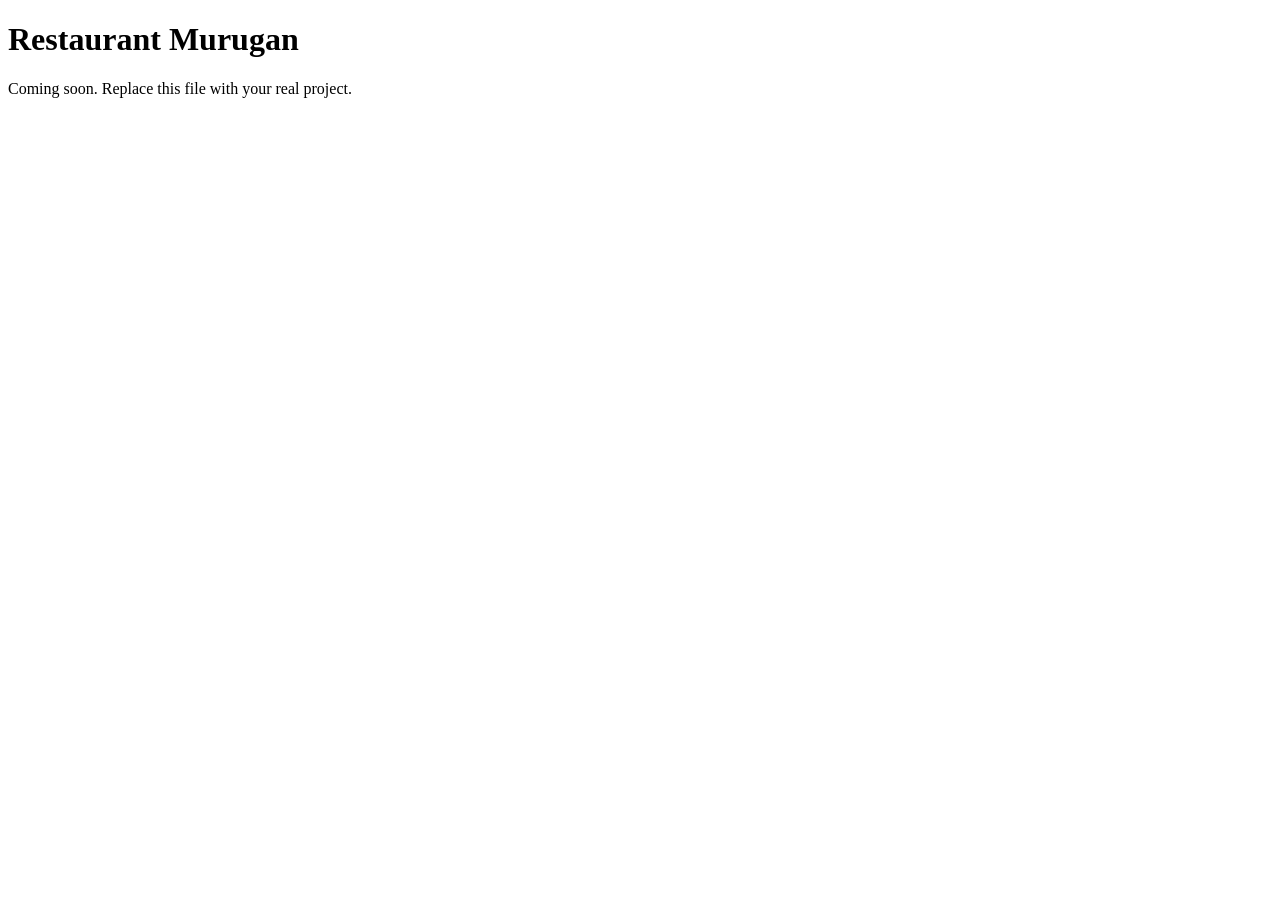
==== restaurant-murugan/index.html @ 7bf60da6 "Initial portfolio demos structure" ====
﻿<!DOCTYPE html>
<html lang="en">
<head>
  <meta charset="UTF-8" />
  <meta name="viewport" content="width=device-width, initial-scale=1.0" />
  <title>Restaurant Murugan</title>
</head>
<body>
  <h1>Restaurant Murugan</h1>
  <p>Coming soon. Replace this file with your real project.</p>
</body>
</html>
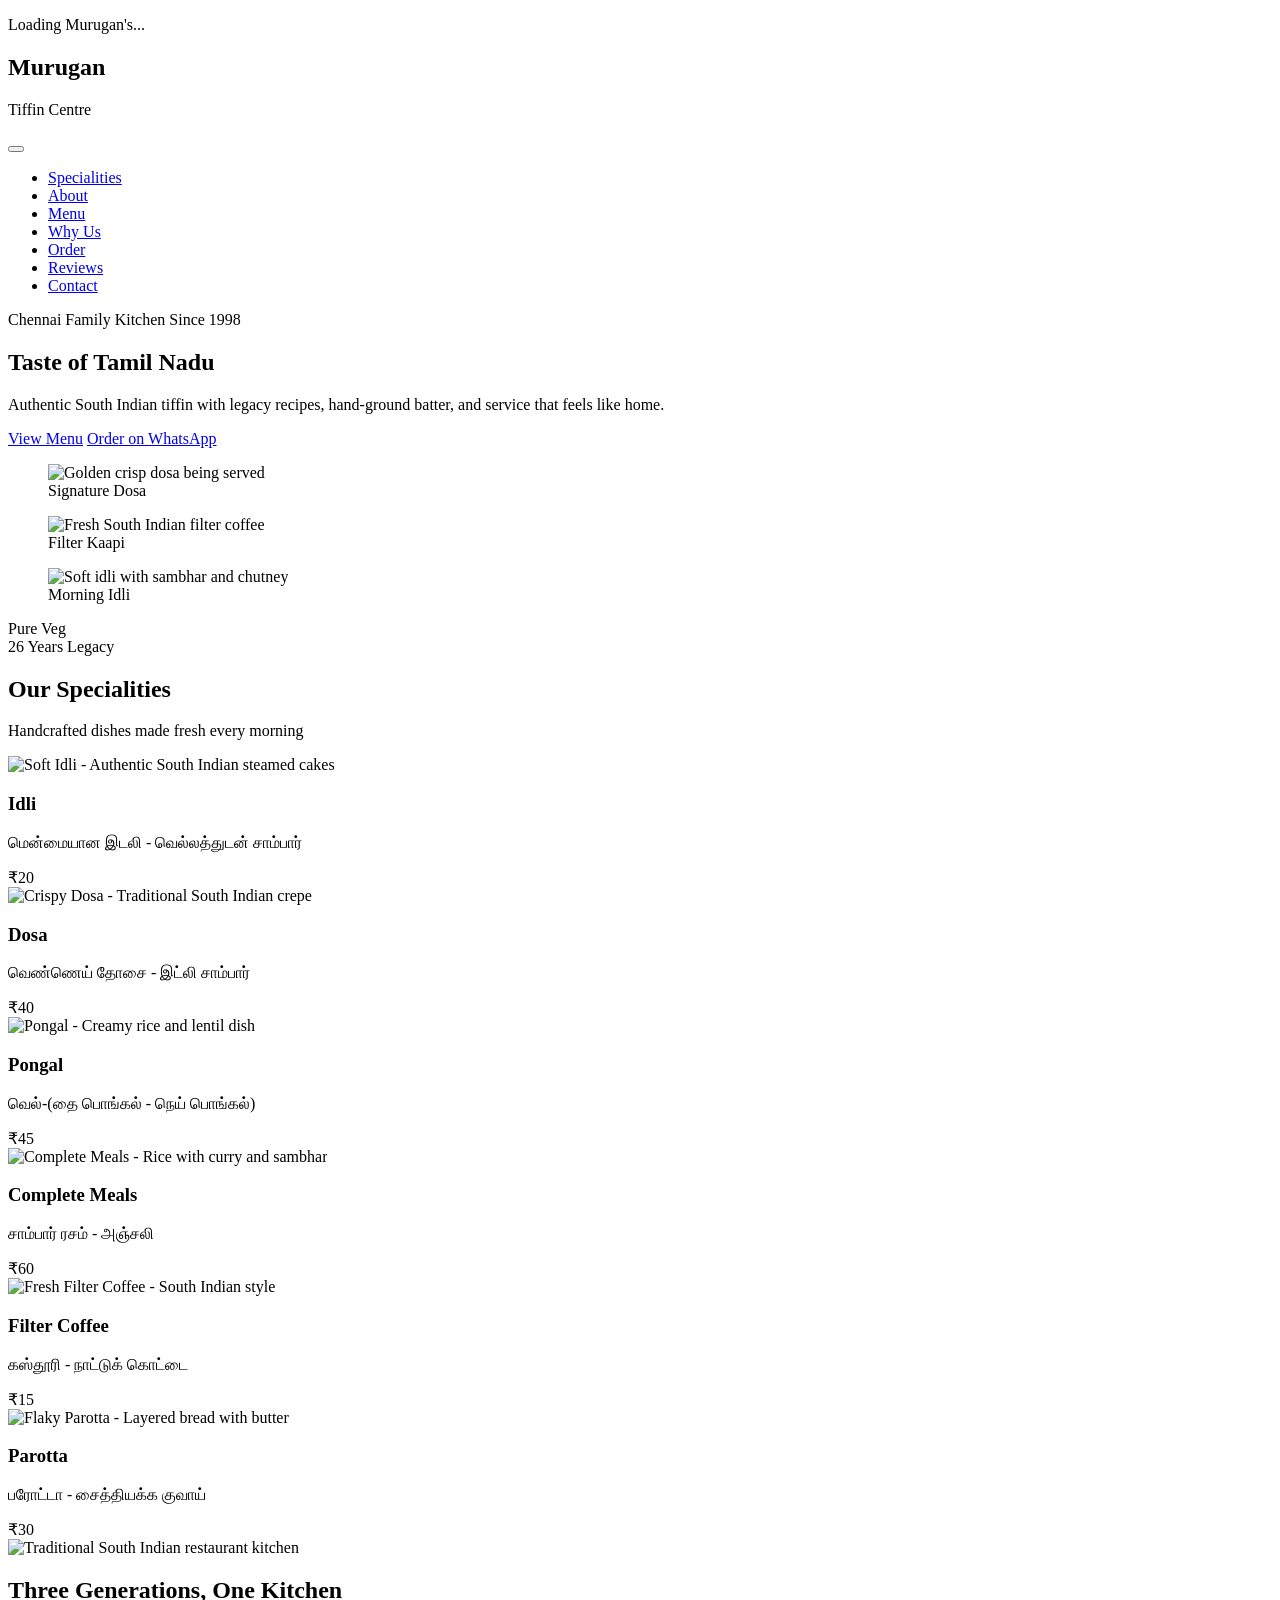
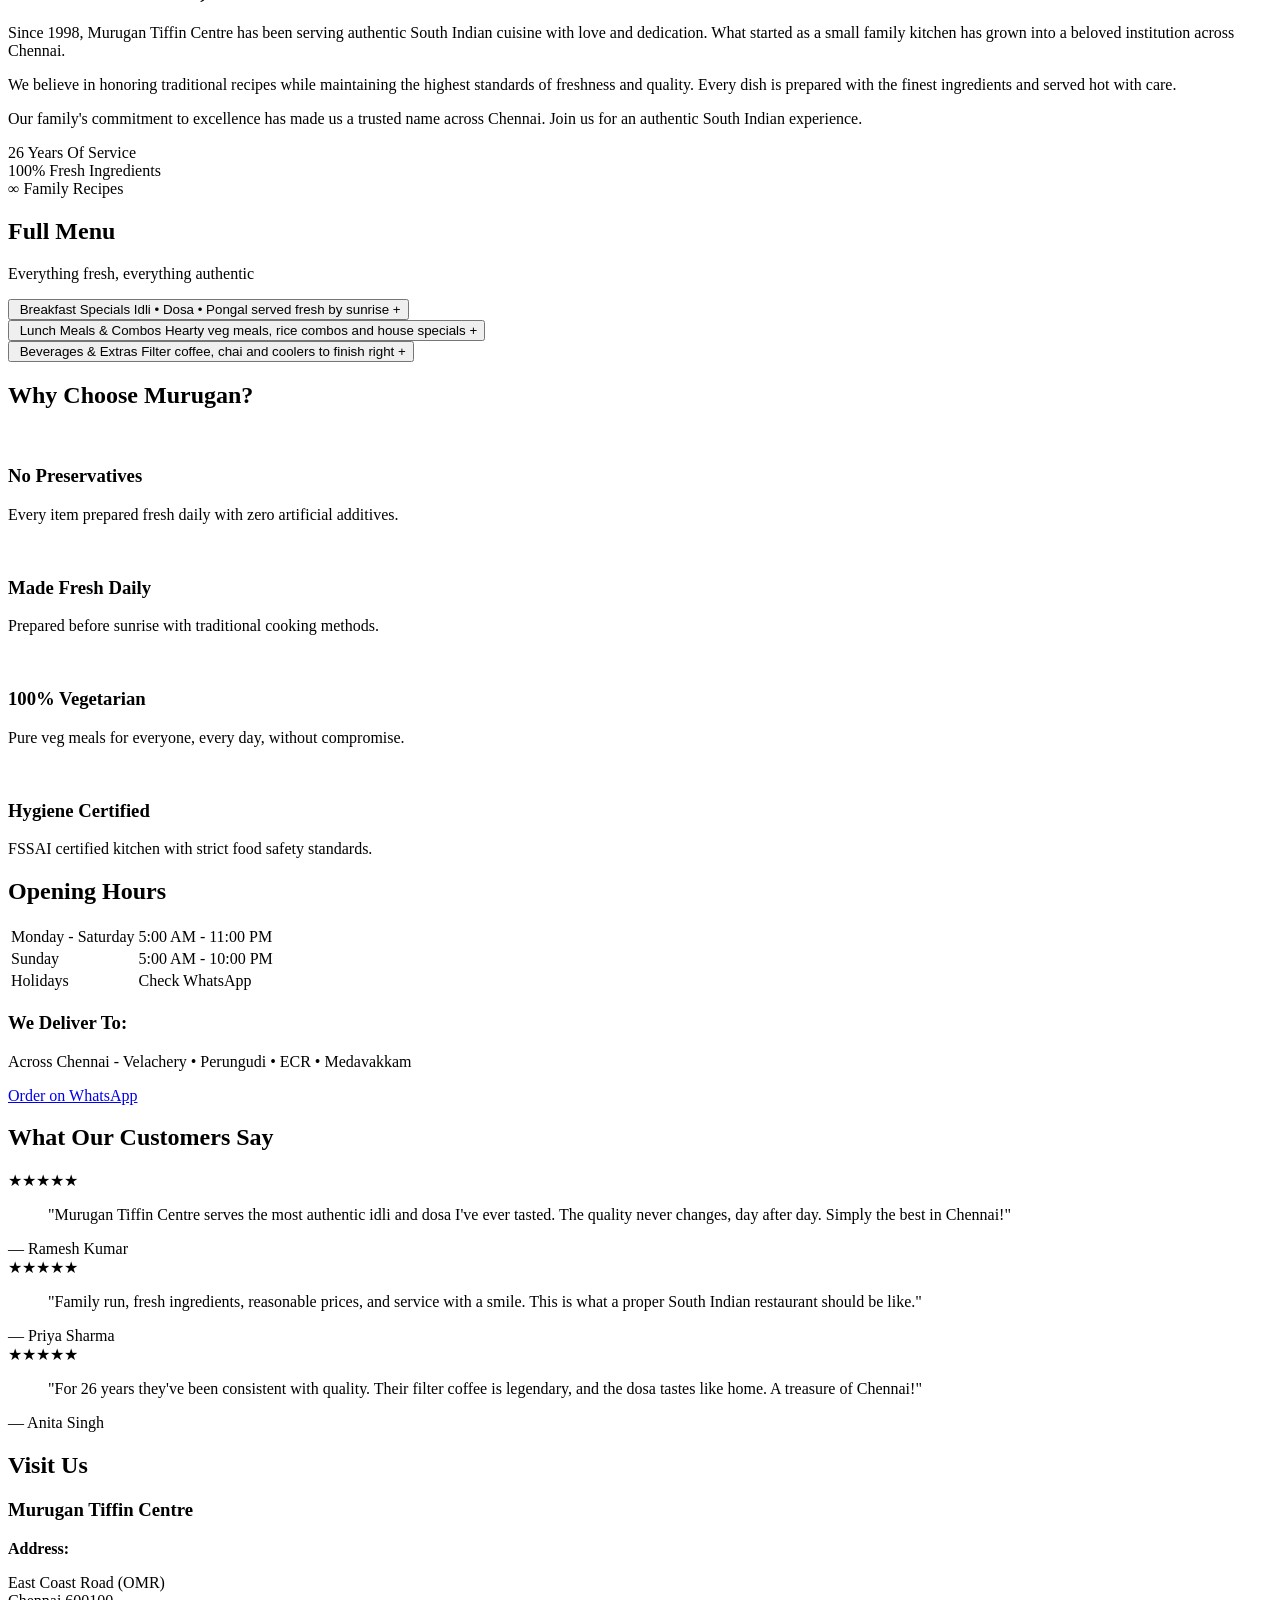
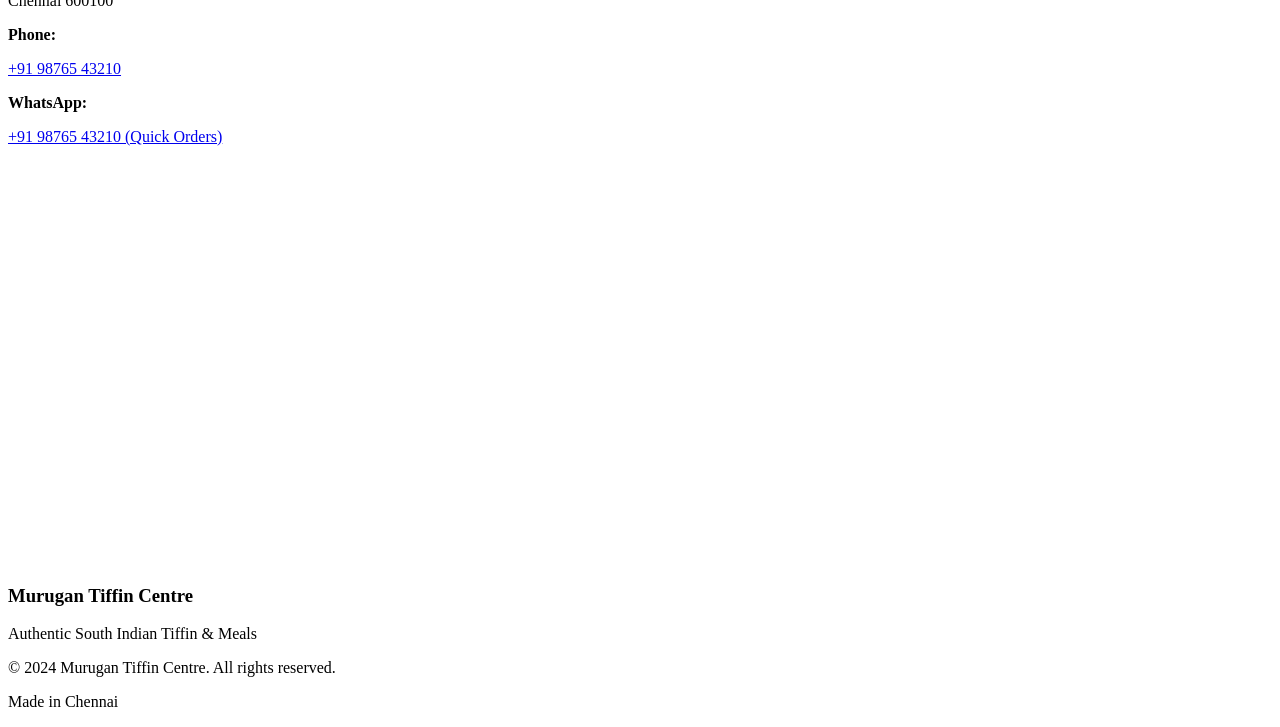
==== commit 4af9ed70: "Update index.html with new content and metadata" ====
--- a/restaurant-murugan/index.html
+++ b/restaurant-murugan/index.html
@@ -1,12 +1,474 @@
-﻿<!DOCTYPE html>
+<!DOCTYPE html>
 <html lang="en">
 <head>
-  <meta charset="UTF-8" />
-  <meta name="viewport" content="width=device-width, initial-scale=1.0" />
-  <title>Restaurant Murugan</title>
+    <meta charset="UTF-8">
+    <meta name="viewport" content="width=device-width, initial-scale=1.0">
+    <title>Murugan Tiffin Centre - Authentic South Indian Cuisine</title>
+    <meta name="description" content="Authentic South Indian Tiffin & Meals since 1998. Located in Pallikaranai, Chennai.">
+    
+    <!-- Google Fonts -->
+    <link rel="preconnect" href="https://fonts.googleapis.com">
+    <link rel="preconnect" href="https://fonts.gstatic.com" crossorigin>
+    <link href="https://fonts.googleapis.com/css2?family=Cormorant+Garamond:ital,wght@0,500;0,600;0,700;1,500;1,600&family=Literata:opsz,wght@7..72,400;7..72,500;7..72,600;7..72,700&family=Plus+Jakarta+Sans:wght@400;500;600;700&display=swap" rel="stylesheet">
+    
+    <!-- CSS -->
+    <link rel="stylesheet" href="styles.css">
 </head>
 <body>
-  <h1>Restaurant Murugan</h1>
-  <p>Coming soon. Replace this file with your real project.</p>
+    <!-- Page Load Animation -->
+    <div class="page-loader" id="pageLoader">
+        <div class="loader-content">
+            <div class="loader-spinner">
+                <div class="spinner-ring"></div>
+                <div class="spinner-ring"></div>
+            </div>
+            <p class="loader-text">Loading Murugan's...</p>
+        </div>
+    </div>
+
+    <!-- Navigation -->
+    <nav class="navbar" role="navigation" aria-label="Main navigation">
+        <div class="navbar-container">
+            <div class="logo">
+                <h1>Murugan</h1>
+                <p class="tagline">Tiffin Centre</p>
+            </div>
+            <button class="menu-toggle" id="menuToggle" aria-label="Toggle navigation menu">
+                <span></span>
+                <span></span>
+                <span></span>
+            </button>
+            <ul class="nav-links" id="navLinks">
+                <li><a href="#specialities" data-scroll>Specialities</a></li>
+                <li><a href="#about" data-scroll>About</a></li>
+                <li><a href="#menu" data-scroll>Menu</a></li>
+                <li><a href="#why-us" data-scroll>Why Us</a></li>
+                <li><a href="#timings" data-scroll>Order</a></li>
+                <li><a href="#testimonials" data-scroll>Reviews</a></li>
+                <li><a href="#location" data-scroll>Contact</a></li>
+            </ul>
+        </div>
+    </nav>
+
+    <!-- Hero Section -->
+    <header class="hero" role="region" aria-label="Hero Section">
+        <div class="hero-bg"></div>
+        <div class="hero-texture"></div>
+        <div class="hero-content">
+            <div class="hero-copy">
+                <p class="hero-kicker">Chennai Family Kitchen Since 1998</p>
+                <h2 class="hero-title">Taste of Tamil Nadu</h2>
+                <p class="hero-subtitle">Authentic South Indian tiffin with legacy recipes, hand-ground batter, and service that feels like home.</p>
+                <div class="hero-buttons">
+                    <a href="#menu" class="btn btn-primary" data-scroll>View Menu</a>
+                    <a href="https://wa.me/919876543210" target="_blank" rel="noopener noreferrer" class="btn btn-secondary">Order on WhatsApp</a>
+                </div>
+            </div>
+            <div class="hero-showcase" aria-label="Signature dishes">
+                <figure class="hero-card hero-card-main" data-depth="0.08">
+                    <img src="https://www.awesomecuisine.com/wp-content/uploads/2009/06/Plain-Dosa.jpg" alt="Golden crisp dosa being served" loading="lazy">
+                    <figcaption>Signature Dosa</figcaption>
+                </figure>
+                <figure class="hero-card hero-card-top" data-depth="0.12">
+                    <img src="https://curlytales.com/wp-content/uploads/2025/10/filter-coffee-bengaluru-1.jpg" alt="Fresh South Indian filter coffee" loading="lazy">
+                    <figcaption>Filter Kaapi</figcaption>
+                </figure>
+                <figure class="hero-card hero-card-bottom" data-depth="0.15">
+                    <img src="https://encrypted-tbn0.gstatic.com/images?q=tbn:ANd9GcTNW9LUIQCCAAT1ei-gg0zZzOSuJBKERy8F5V-8cd8NOxtfsv_ZisyYUn7JPXywSrM8BpyNgmpvXnojmC8yJn9-vqbhGwbiaQrKtjBTkuvwWw&s=10" alt="Soft idli with sambhar and chutney" loading="lazy">
+                    <figcaption>Morning Idli</figcaption>
+                </figure>
+                <div class="hero-badge hero-badge-left">Pure Veg</div>
+                <div class="hero-badge hero-badge-right">26 Years Legacy</div>
+            </div>
+        </div>
+    </header>
+
+    <!-- Specialities Section -->
+    <section id="specialities" class="specialities" role="region" aria-label="Specialities">
+        <h2 class="section-title">Our Specialities</h2>
+        <p class="section-subtitle">Handcrafted dishes made fresh every morning</p>
+        
+        <div class="dishes-grid">
+            <article class="dish-card">
+                <div class="dish-image">
+                    <img src="https://encrypted-tbn0.gstatic.com/images?q=tbn:ANd9GcTNW9LUIQCCAAT1ei-gg0zZzOSuJBKERy8F5V-8cd8NOxtfsv_ZisyYUn7JPXywSrM8BpyNgmpvXnojmC8yJn9-vqbhGwbiaQrKtjBTkuvwWw&s=10" data-fallback="idli"
+                         alt="Soft Idli - Authentic South Indian steamed cakes" loading="lazy">
+                </div>
+                <div class="dish-content">
+                    <h3>Idli</h3>
+                    <p class="dish-description">மென்மையான இடலி - வெல்லத்துடன் சாம்பார்</p>
+                    <div class="dish-price">₹20</div>
+                </div>
+            </article>
+
+            <article class="dish-card">
+                <div class="dish-image">
+                    <img src="https://www.awesomecuisine.com/wp-content/uploads/2009/06/Plain-Dosa.jpg" data-fallback="dosa"
+                         alt="Crispy Dosa - Traditional South Indian crepe" loading="lazy">
+                </div>
+                <div class="dish-content">
+                    <h3>Dosa</h3>
+                    <p class="dish-description">வெண்ணெய் தோசை - இட்லி சாம்பார்</p>
+                    <div class="dish-price">₹40</div>
+                </div>
+            </article>
+
+            <article class="dish-card">
+                <div class="dish-image">
+                    <img src="https://spiceindiaonline.com/wp-content/uploads/2014/01/Ven-Pongal-3.jpg" data-fallback="pongal"
+                         alt="Pongal - Creamy rice and lentil dish" loading="lazy">
+                </div>
+                <div class="dish-content">
+                    <h3>Pongal</h3>
+                    <p class="dish-description">வெல்-(தை பொங்கல் - நெய் பொங்கல்)</p>
+                    <div class="dish-price">₹45</div>
+                </div>
+            </article>
+
+            <article class="dish-card">
+                <div class="dish-image">
+                    <img src="https://static.wixstatic.com/media/a94a23_aa674298181e422db3f4da9c8bfac4cc~mv2.jpg/v1/fill/w_568,h_320,al_c,q_80,usm_0.66_1.00_0.01,enc_avif,quality_auto/a94a23_aa674298181e422db3f4da9c8bfac4cc~mv2.jpg" data-fallback="meals"
+                         alt="Complete Meals - Rice with curry and sambhar" loading="lazy">
+                </div>
+                <div class="dish-content">
+                    <h3>Complete Meals</h3>
+                    <p class="dish-description">சாம்பார் ரசம் - அஞ்சலி</p>
+                    <div class="dish-price">₹60</div>
+                </div>
+            </article>
+
+            <article class="dish-card">
+                <div class="dish-image">
+                    <img src="https://curlytales.com/wp-content/uploads/2025/10/filter-coffee-bengaluru-1.jpg" data-fallback="coffee"
+                         alt="Fresh Filter Coffee - South Indian style" loading="lazy">
+                </div>
+                <div class="dish-content">
+                    <h3>Filter Coffee</h3>
+                    <p class="dish-description">கஸ்தூரி - நாட்டுக் கொட்டை</p>
+                    <div class="dish-price">₹15</div>
+                </div>
+            </article>
+
+            <article class="dish-card">
+                <div class="dish-image">
+                    <img src="https://i0.wp.com/www.chitrasfoodbook.com/wp-content/uploads/2015/02/kerala-parotta.jpg?w=1200&ssl=1" data-fallback="parotta"
+                         alt="Flaky Parotta - Layered bread with butter" loading="lazy">
+                </div>
+                <div class="dish-content">
+                    <h3>Parotta</h3>
+                    <p class="dish-description">பரோட்டா - சைத்தியக்க குவாய்</p>
+                    <div class="dish-price">₹30</div>
+                </div>
+            </article>
+        </div>
+    </section>
+
+    <!-- About Section -->
+    <section id="about" class="about" role="region" aria-label="About">
+        <div class="about-container">
+            <div class="about-image">
+                 <img src="https://images.pexels.com/photos/67468/pexels-photo-67468.jpeg?auto=compress&cs=tinysrgb&w=1200" data-fallback="kitchen"
+                     alt="Traditional South Indian restaurant kitchen" loading="lazy">
+            </div>
+            <div class="about-content">
+                <h2>Three Generations, One Kitchen</h2>
+                <p>
+                    Since 1998, Murugan Tiffin Centre has been serving authentic South Indian cuisine 
+                    with love and dedication. What started as a small family kitchen has grown into 
+                    a beloved institution across Chennai.
+                </p>
+                <p>
+                    We believe in honoring traditional recipes while maintaining the highest standards 
+                    of freshness and quality. Every dish is prepared with the finest ingredients and 
+                    served hot with care.
+                </p>
+                <p>
+                    Our family's commitment to excellence has made us a trusted name across Chennai. 
+                    Join us for an authentic South Indian experience.
+                </p>
+            </div>
+            <div class="about-stats">
+                <div class="stat-box">
+                    <span class="stat-number">26</span>
+                    <span class="stat-label">Years</span>
+                    <span class="stat-sublabel">Of Service</span>
+                </div>
+                <div class="stat-box">
+                    <span class="stat-number">100%</span>
+                    <span class="stat-label">Fresh</span>
+                    <span class="stat-sublabel">Ingredients</span>
+                </div>
+                <div class="stat-box">
+                    <span class="stat-number">∞</span>
+                    <span class="stat-label">Family</span>
+                    <span class="stat-sublabel">Recipes</span>
+                </div>
+            </div>
+        </div>
+    </section>
+
+    <!-- Full Menu Section -->
+    <section id="menu" class="menu" role="region" aria-label="Full Menu">
+        <h2 class="section-title">Full Menu</h2>
+        <p class="section-subtitle">Everything fresh, everything authentic</p>
+
+        <div class="accordion-container">
+            <!-- Breakfast -->
+            <div class="accordion-item">
+                <button class="accordion-trigger" aria-expanded="false" aria-controls="breakfast-menu">
+                    <span class="accordion-media" aria-hidden="true">
+                        <img src="https://encrypted-tbn0.gstatic.com/images?q=tbn:ANd9GcTNW9LUIQCCAAT1ei-gg0zZzOSuJBKERy8F5V-8cd8NOxtfsv_ZisyYUn7JPXywSrM8BpyNgmpvXnojmC8yJn9-vqbhGwbiaQrKtjBTkuvwWw&s=10" alt="" loading="lazy">
+                    </span>
+                    <span class="accordion-title-wrap">
+                        <span class="accordion-title">Breakfast Specials</span>
+                        <span class="accordion-subtitle">Idli • Dosa • Pongal served fresh by sunrise</span>
+                    </span>
+                    <span class="accordion-icon" aria-hidden="true">+</span>
+                </button>
+                <div id="breakfast-menu" class="accordion-panel" hidden>
+                    <div class="menu-grid">
+                        <div class="menu-item">
+                            <div class="menu-name">Soft Idli (3 pcs)</div>
+                            <div class="menu-price">₹20</div>
+                        </div>
+                        <div class="menu-item">
+                            <div class="menu-name">Plain Dosa</div>
+                            <div class="menu-price">₹35</div>
+                        </div>
+                        <div class="menu-item">
+                            <div class="menu-name">Fluff Dosa</div>
+                            <div class="menu-price">₹45</div>
+                        </div>
+                        <div class="menu-item">
+                            <div class="menu-name">Masala Dosa</div>
+                            <div class="menu-price">₹50</div>
+                        </div>
+                        <div class="menu-item">
+                            <div class="menu-name">Pongal with Sambhar</div>
+                            <div class="menu-price">₹45</div>
+                        </div>
+                        <div class="menu-item">
+                            <div class="menu-name">Uttapam</div>
+                            <div class="menu-price">₹40</div>
+                        </div>
+                    </div>
+                </div>
+            </div>
+
+            <!-- Lunch Meals -->
+            <div class="accordion-item">
+                <button class="accordion-trigger" aria-expanded="false" aria-controls="lunch-menu">
+                    <span class="accordion-media" aria-hidden="true">
+                        <img src="https://static.wixstatic.com/media/a94a23_aa674298181e422db3f4da9c8bfac4cc~mv2.jpg/v1/fill/w_568,h_320,al_c,q_80,usm_0.66_1.00_0.01,enc_avif,quality_auto/a94a23_aa674298181e422db3f4da9c8bfac4cc~mv2.jpg" alt="" loading="lazy">
+                    </span>
+                    <span class="accordion-title-wrap">
+                        <span class="accordion-title">Lunch Meals & Combos</span>
+                        <span class="accordion-subtitle">Hearty veg meals, rice combos and house specials</span>
+                    </span>
+                    <span class="accordion-icon" aria-hidden="true">+</span>
+                </button>
+                <div id="lunch-menu" class="accordion-panel" hidden>
+                    <div class="menu-grid">
+                        <div class="menu-item">
+                            <div class="menu-name">Sambhar Rice Combo</div>
+                            <div class="menu-price">₹65</div>
+                        </div>
+                        <div class="menu-item">
+                            <div class="menu-name">Rasam Rice Combo</div>
+                            <div class="menu-price">₹65</div>
+                        </div>
+                        <div class="menu-item">
+                            <div class="menu-name">Curd Rice Combo</div>
+                            <div class="menu-price">₹60</div>
+                        </div>
+                        <div class="menu-item">
+                            <div class="menu-name">Vegetable Biryani</div>
+                            <div class="menu-price">₹70</div>
+                        </div>
+                    </div>
+                </div>
+            </div>
+
+            <!-- Beverages -->
+            <div class="accordion-item">
+                <button class="accordion-trigger" aria-expanded="false" aria-controls="beverages-menu">
+                    <span class="accordion-media" aria-hidden="true">
+                        <img src="https://curlytales.com/wp-content/uploads/2025/10/filter-coffee-bengaluru-1.jpg" alt="" loading="lazy">
+                    </span>
+                    <span class="accordion-title-wrap">
+                        <span class="accordion-title">Beverages & Extras</span>
+                        <span class="accordion-subtitle">Filter coffee, chai and coolers to finish right</span>
+                    </span>
+                    <span class="accordion-icon" aria-hidden="true">+</span>
+                </button>
+                <div id="beverages-menu" class="accordion-panel" hidden>
+                    <div class="menu-grid">
+                        <div class="menu-item">
+                            <div class="menu-name">Filter Coffee (South Indian)</div>
+                            <div class="menu-price">₹15</div>
+                        </div>
+                        <div class="menu-item">
+                            <div class="menu-name">Masala Chai</div>
+                            <div class="menu-price">₹12</div>
+                        </div>
+                        <div class="menu-item">
+                            <div class="menu-name">Buttermilk</div>
+                            <div class="menu-price">₹20</div>
+                        </div>
+                        <div class="menu-item">
+                            <div class="menu-name">Fresh Orange Juice</div>
+                            <div class="menu-price">₹30</div>
+                        </div>
+                    </div>
+                </div>
+            </div>
+        </div>
+    </section>
+
+    <!-- Why Us Section -->
+    <section id="why-us" class="why-us" role="region" aria-label="Why Choose Us">
+        <h2 class="section-title">Why Choose Murugan?</h2>
+        <div class="reasons-grid">
+            <article class="reason-card">
+                <div class="reason-icon" aria-hidden="true">
+                    <img src="https://img.icons8.com/fluency/96/shield.png" alt="" loading="lazy">
+                </div>
+                <h3>No Preservatives</h3>
+                <p>Every item prepared fresh daily with zero artificial additives.</p>
+            </article>
+            <article class="reason-card">
+                <div class="reason-icon" aria-hidden="true">
+                    <img src="https://img.icons8.com/fluency/96/sun--v1.png" alt="" loading="lazy">
+                </div>
+                <h3>Made Fresh Daily</h3>
+                <p>Prepared before sunrise with traditional cooking methods.</p>
+            </article>
+            <article class="reason-card">
+                <div class="reason-icon" aria-hidden="true">
+                    <img src="https://img.icons8.com/fluency/96/sprout.png" alt="" loading="lazy">
+                </div>
+                <h3>100% Vegetarian</h3>
+                <p>Pure veg meals for everyone, every day, without compromise.</p>
+            </article>
+            <article class="reason-card">
+                <div class="reason-icon" aria-hidden="true">
+                    <img src="https://img.icons8.com/fluency/96/soap-dispenser.png" alt="" loading="lazy">
+                </div>
+                <h3>Hygiene Certified</h3>
+                <p>FSSAI certified kitchen with strict food safety standards.</p>
+            </article>
+        </div>
+    </section>
+
+    <!-- Timings & Delivery Section -->
+    <section id="timings" class="timings" role="region" aria-label="Timings and Delivery">
+        <div class="timings-container">
+            <div class="timings-content">
+                <h2>Opening Hours</h2>
+                <table class="timings-table" role="table">
+                    <tbody>
+                        <tr>
+                            <td class="day-name">Monday - Saturday</td>
+                            <td class="day-hours">5:00 AM - 11:00 PM</td>
+                        </tr>
+                        <tr>
+                            <td class="day-name">Sunday</td>
+                            <td class="day-hours">5:00 AM - 10:00 PM</td>
+                        </tr>
+                        <tr>
+                            <td class="day-name">Holidays</td>
+                            <td class="day-hours">Check WhatsApp</td>
+                        </tr>
+                    </tbody>
+                </table>
+                <div class="delivery-info">
+                    <h3>We Deliver To:</h3>
+                    <p>Across Chennai - Velachery • Perungudi • ECR • Medavakkam</p>
+                </div>
+                <a href="https://wa.me/919876543210" target="_blank" rel="noopener noreferrer" class="btn btn-primary">Order on WhatsApp</a>
+            </div>
+        </div>
+    </section>
+
+    <!-- Testimonials Section -->
+    <section id="testimonials" class="testimonials" role="region" aria-label="Customer Reviews">
+        <h2 class="section-title">What Our Customers Say</h2>
+        <div class="testimonials-grid">
+            <article class="testimonial-card">
+                <div class="stars" aria-label="5 out of 5 stars">★★★★★</div>
+                <blockquote>
+                    "Murugan Tiffin Centre serves the most authentic idli and dosa I've ever tasted. 
+                    The quality never changes, day after day. Simply the best in Chennai!"
+                </blockquote>
+                <div class="testimonial-author">— Ramesh Kumar</div>
+            </article>
+
+            <article class="testimonial-card">
+                <div class="stars" aria-label="5 out of 5 stars">★★★★★</div>
+                <blockquote>
+                    "Family run, fresh ingredients, reasonable prices, and service with a smile. 
+                    This is what a proper South Indian restaurant should be like."
+                </blockquote>
+                <div class="testimonial-author">— Priya Sharma</div>
+            </article>
+
+            <article class="testimonial-card">
+                <div class="stars" aria-label="5 out of 5 stars">★★★★★</div>
+                <blockquote>
+                    "For 26 years they've been consistent with quality. Their filter coffee is 
+                    legendary, and the dosa tastes like home. A treasure of Chennai!"
+                </blockquote>
+                <div class="testimonial-author">— Anita Singh</div>
+            </article>
+        </div>
+    </section>
+
+    <!-- Location Section -->
+    <section id="location" class="location" role="region" aria-label="Location and Contact">
+        <h2 class="section-title">Visit Us</h2>
+        <div class="location-container">
+            <div class="location-info">
+                <h3>Murugan Tiffin Centre</h3>
+                <div class="contact-item">
+                    <strong>Address:</strong>
+                    <p>East Coast Road (OMR)<br>
+                    Chennai 600100</p>
+                </div>
+                <div class="contact-item">
+                    <strong>Phone:</strong>
+                    <p><a href="tel:+919876543210">+91 98765 43210</a></p>
+                </div>
+                <div class="contact-item">
+                    <strong>WhatsApp:</strong>
+                    <p><a href="https://wa.me/919876543210" target="_blank" rel="noopener noreferrer">+91 98765 43210 (Quick Orders)</a></p>
+                </div>
+            </div>
+            <div class="map-placeholder">
+                <iframe src="https://www.google.com/maps/embed?pb=!1m18!1m12!1m3!1d3888.6539688325034!2d80.21945607346192!3d12.893256713266456!2m3!1f0!2f0!3f0!3m2!1i1024!2i768!4f13.1!3m3!1m2!1s0x3a525f5f5f5f5f5f%3A0x0!2sEast%20Coast%20Road%2C%20Chennai%2C%20Tamil%20Nadu!5e0!3m2!1sen!2sin!4v1234567890" width="100%" height="400" style="border:0;" allowfullscreen="" loading="lazy" referrerpolicy="no-referrer-when-downgrade"></iframe>
+            </div>
+        </div>
+    </section>
+
+    <!-- Footer -->
+    <footer class="footer" role="contentinfo">
+        <div class="footer-content">
+            <div class="footer-brand">
+                <h3>Murugan Tiffin Centre</h3>
+                <p>Authentic South Indian Tiffin & Meals</p>
+            </div>
+            <div class="footer-links">
+                <p>&copy; 2024 Murugan Tiffin Centre. All rights reserved.</p>
+            </div>
+            <div class="footer-socials">
+                <p>Made in Chennai</p>
+            </div>
+        </div>
+    </footer>
+
+    <div class="cursor-dot" aria-hidden="true"></div>
+    <div class="cursor-ring" aria-hidden="true"></div>
+
+    <!-- Scripts -->
+    <script src="script.js"></script>
 </body>
 </html>
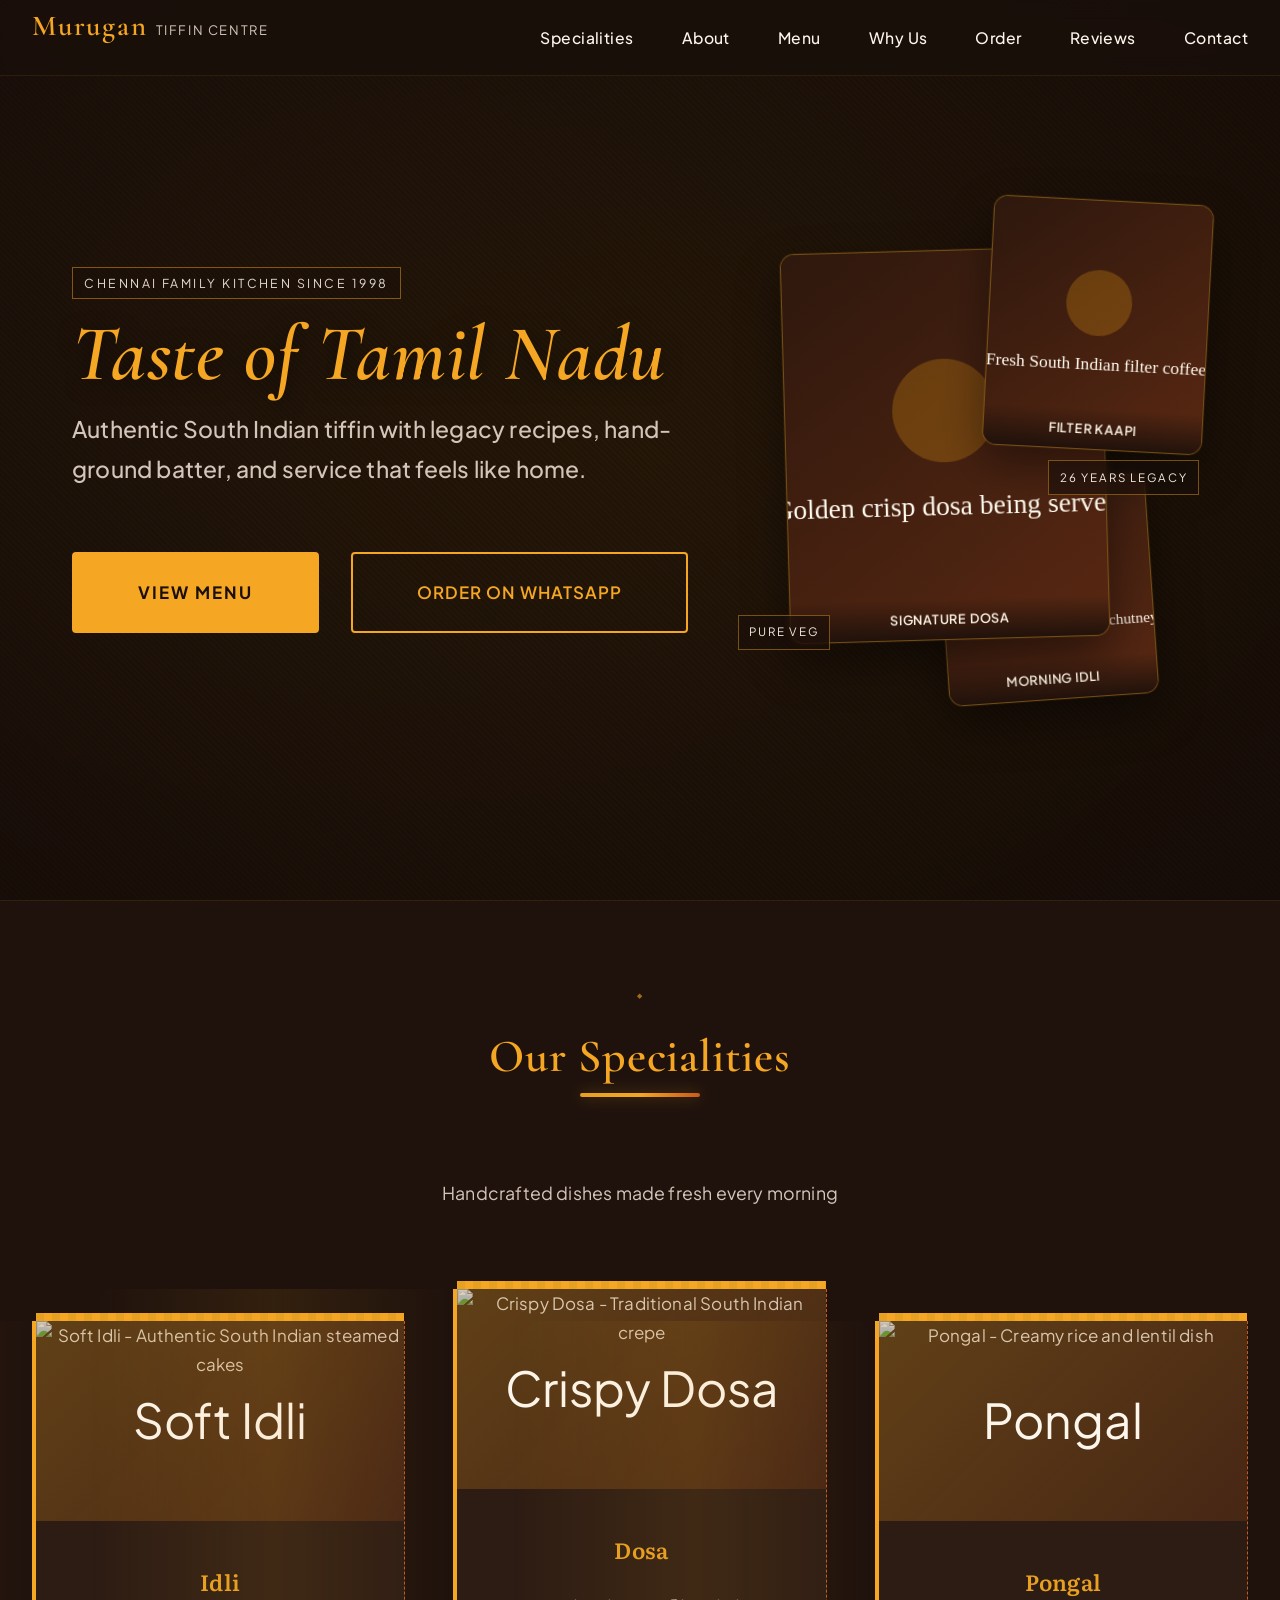
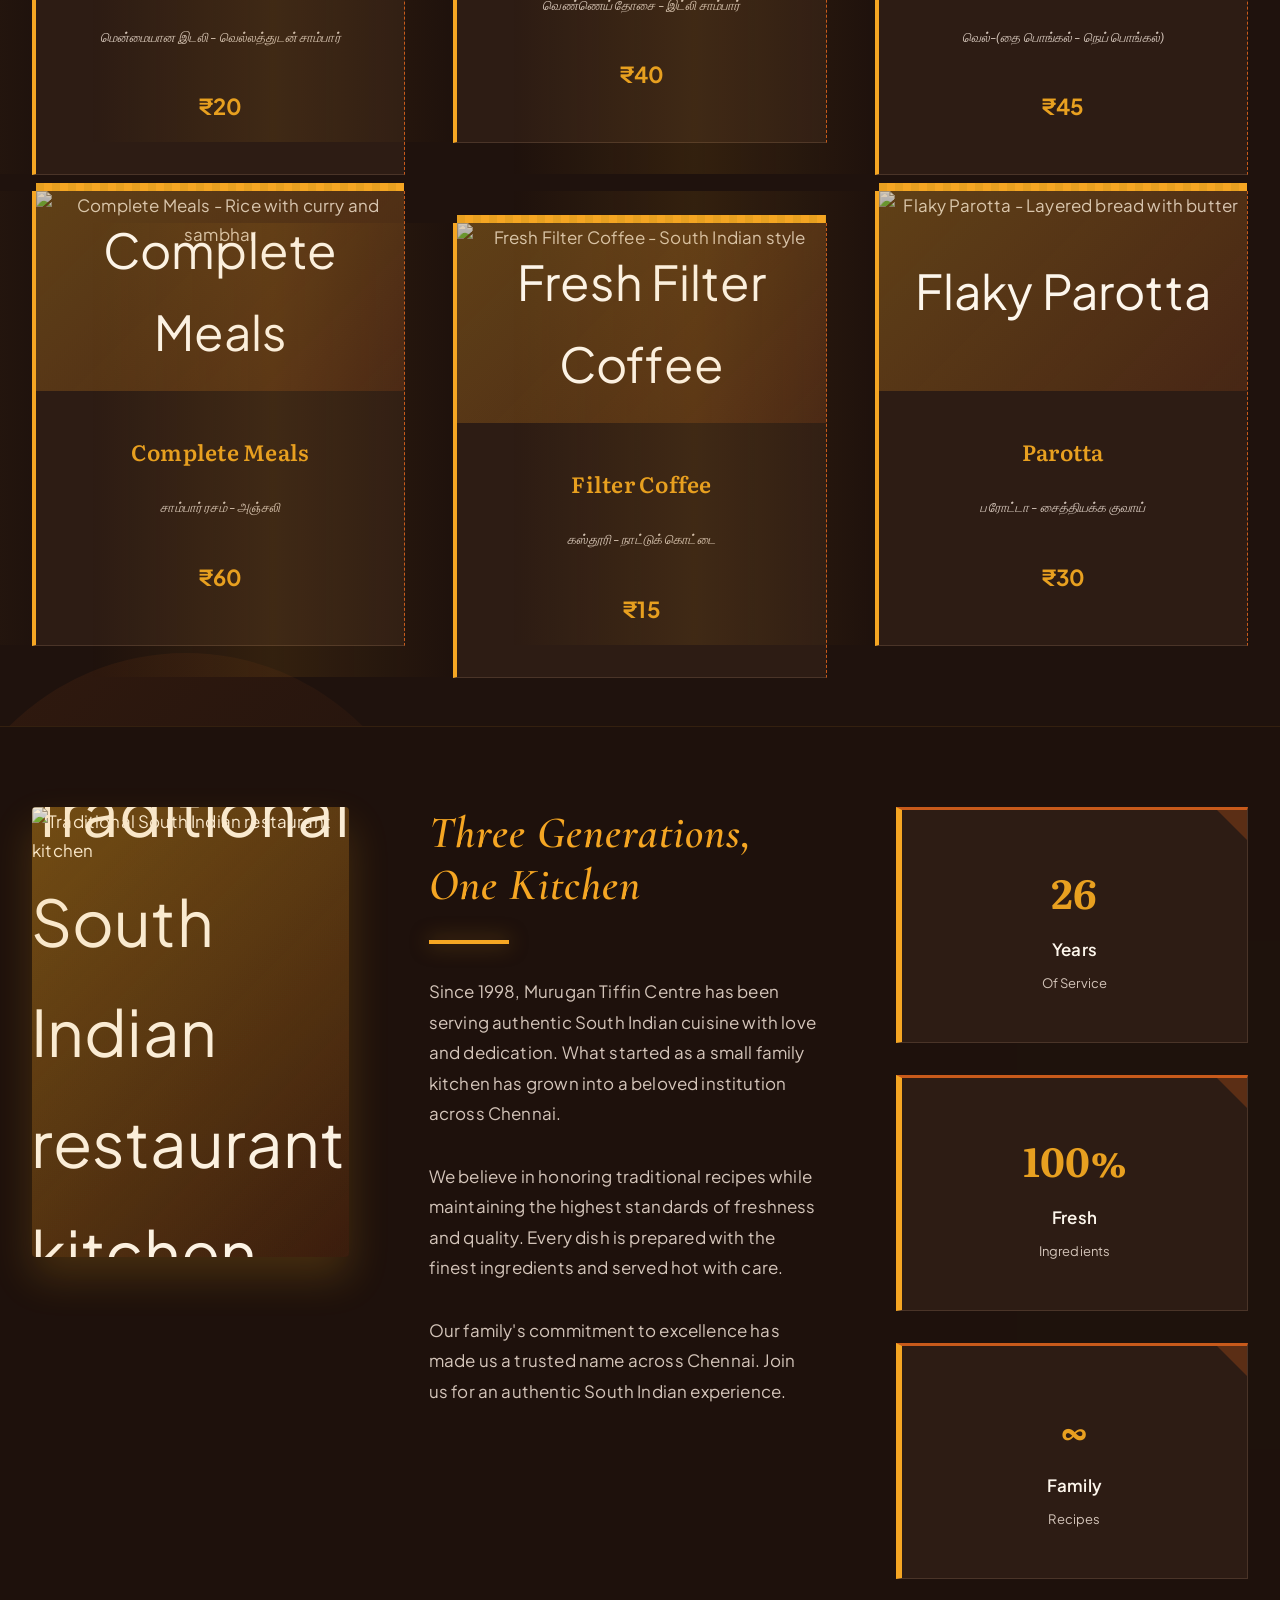
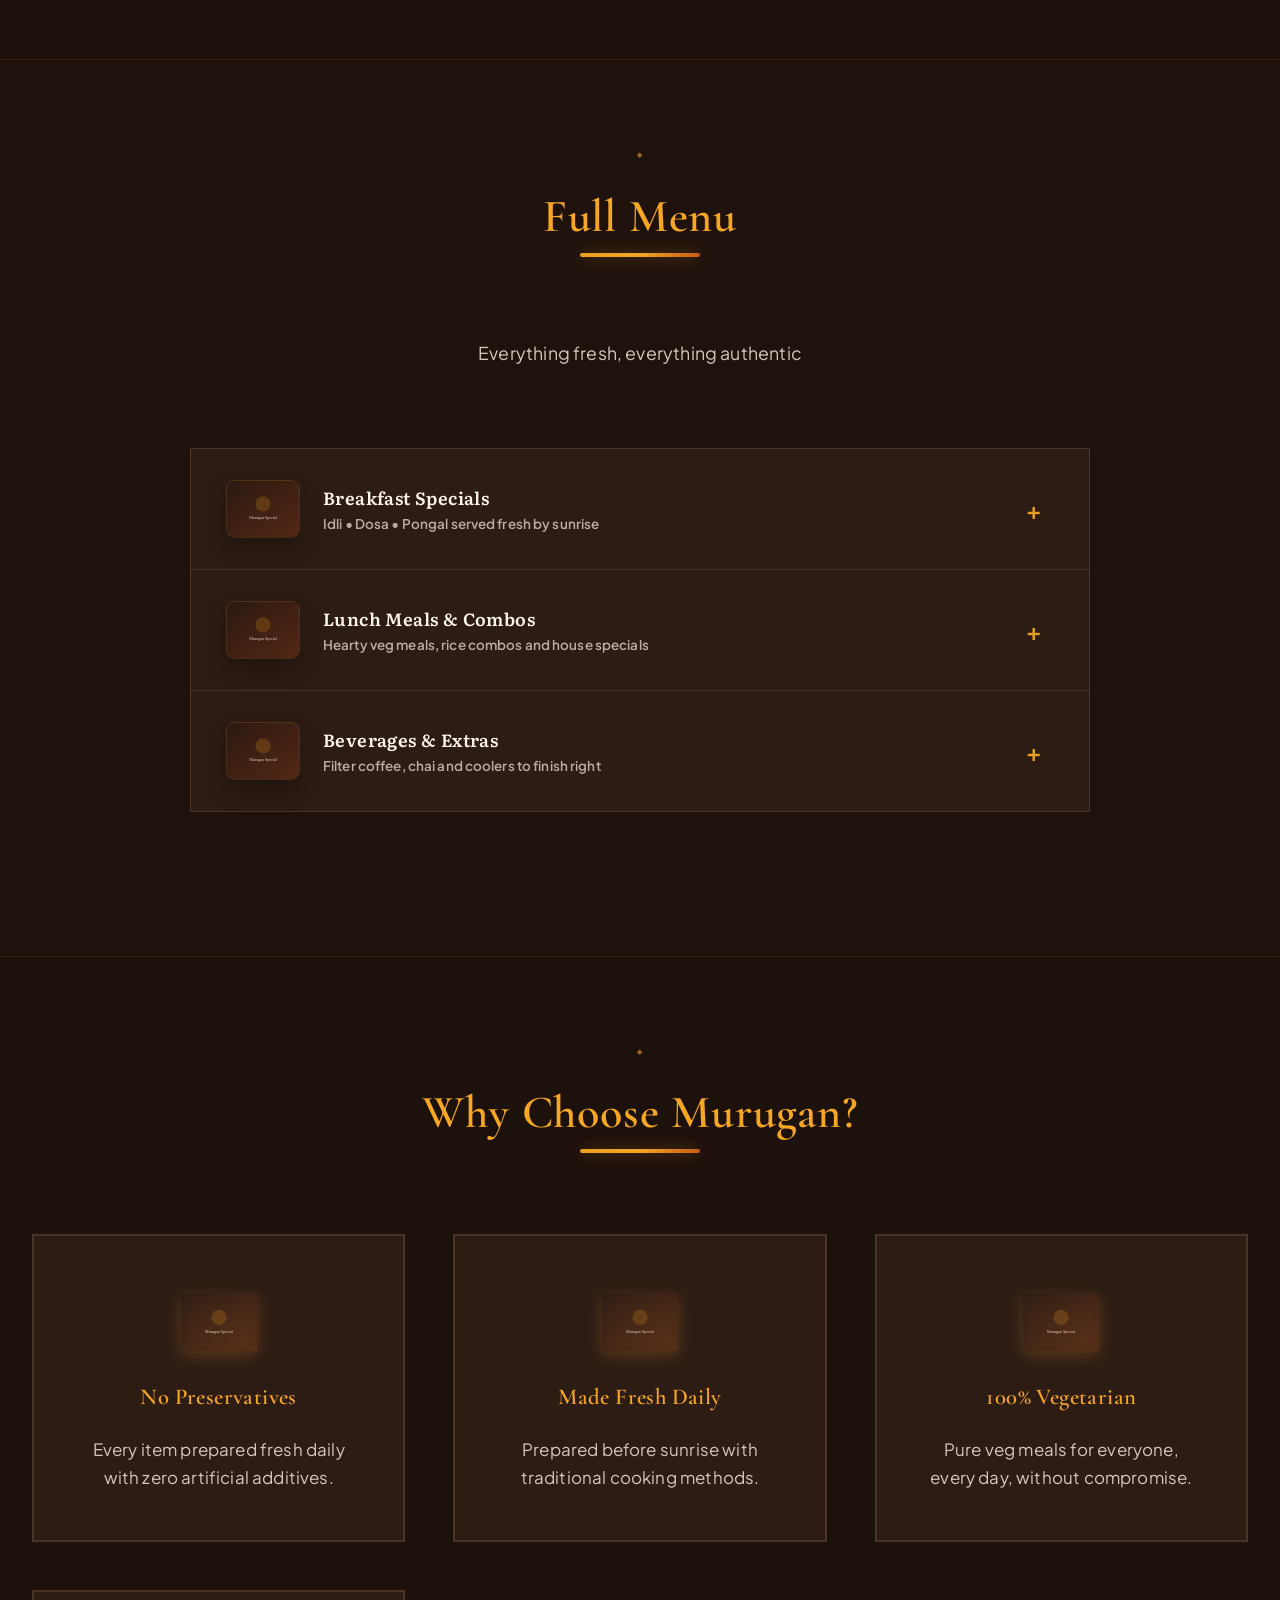
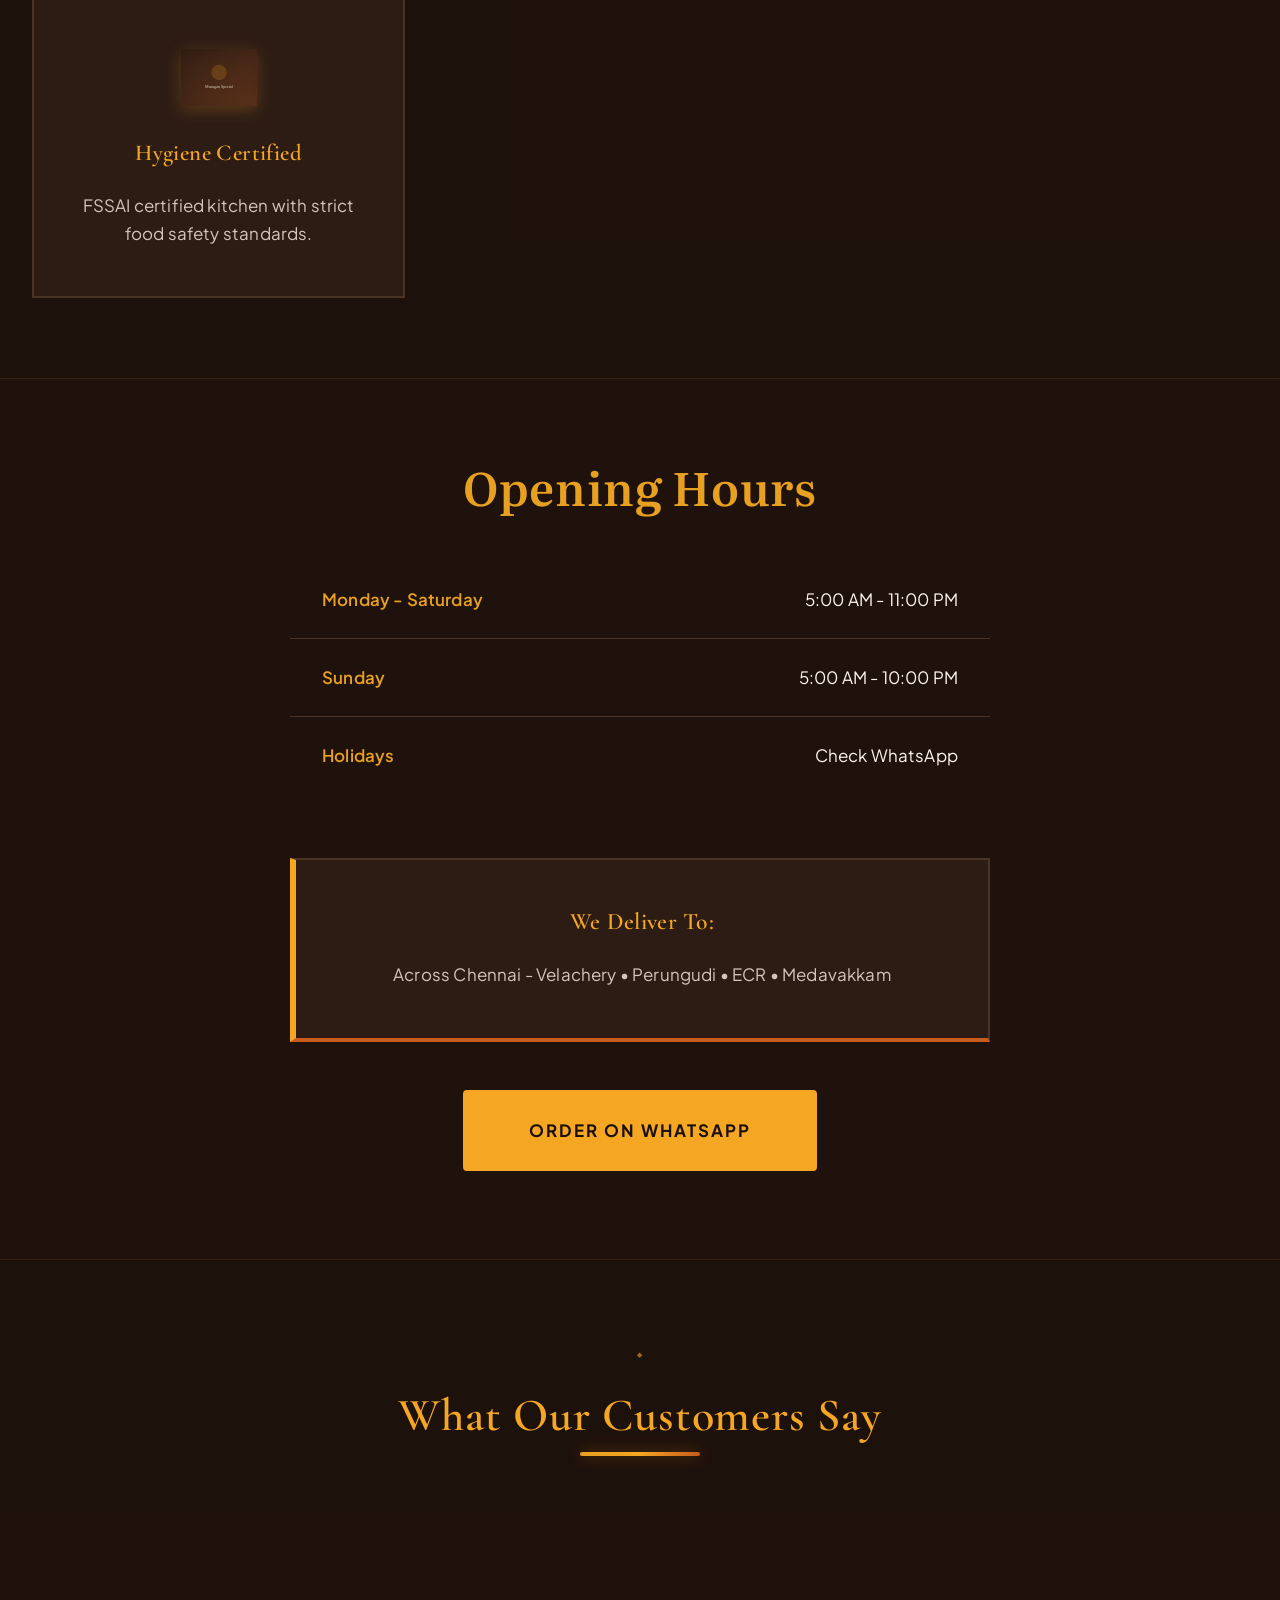
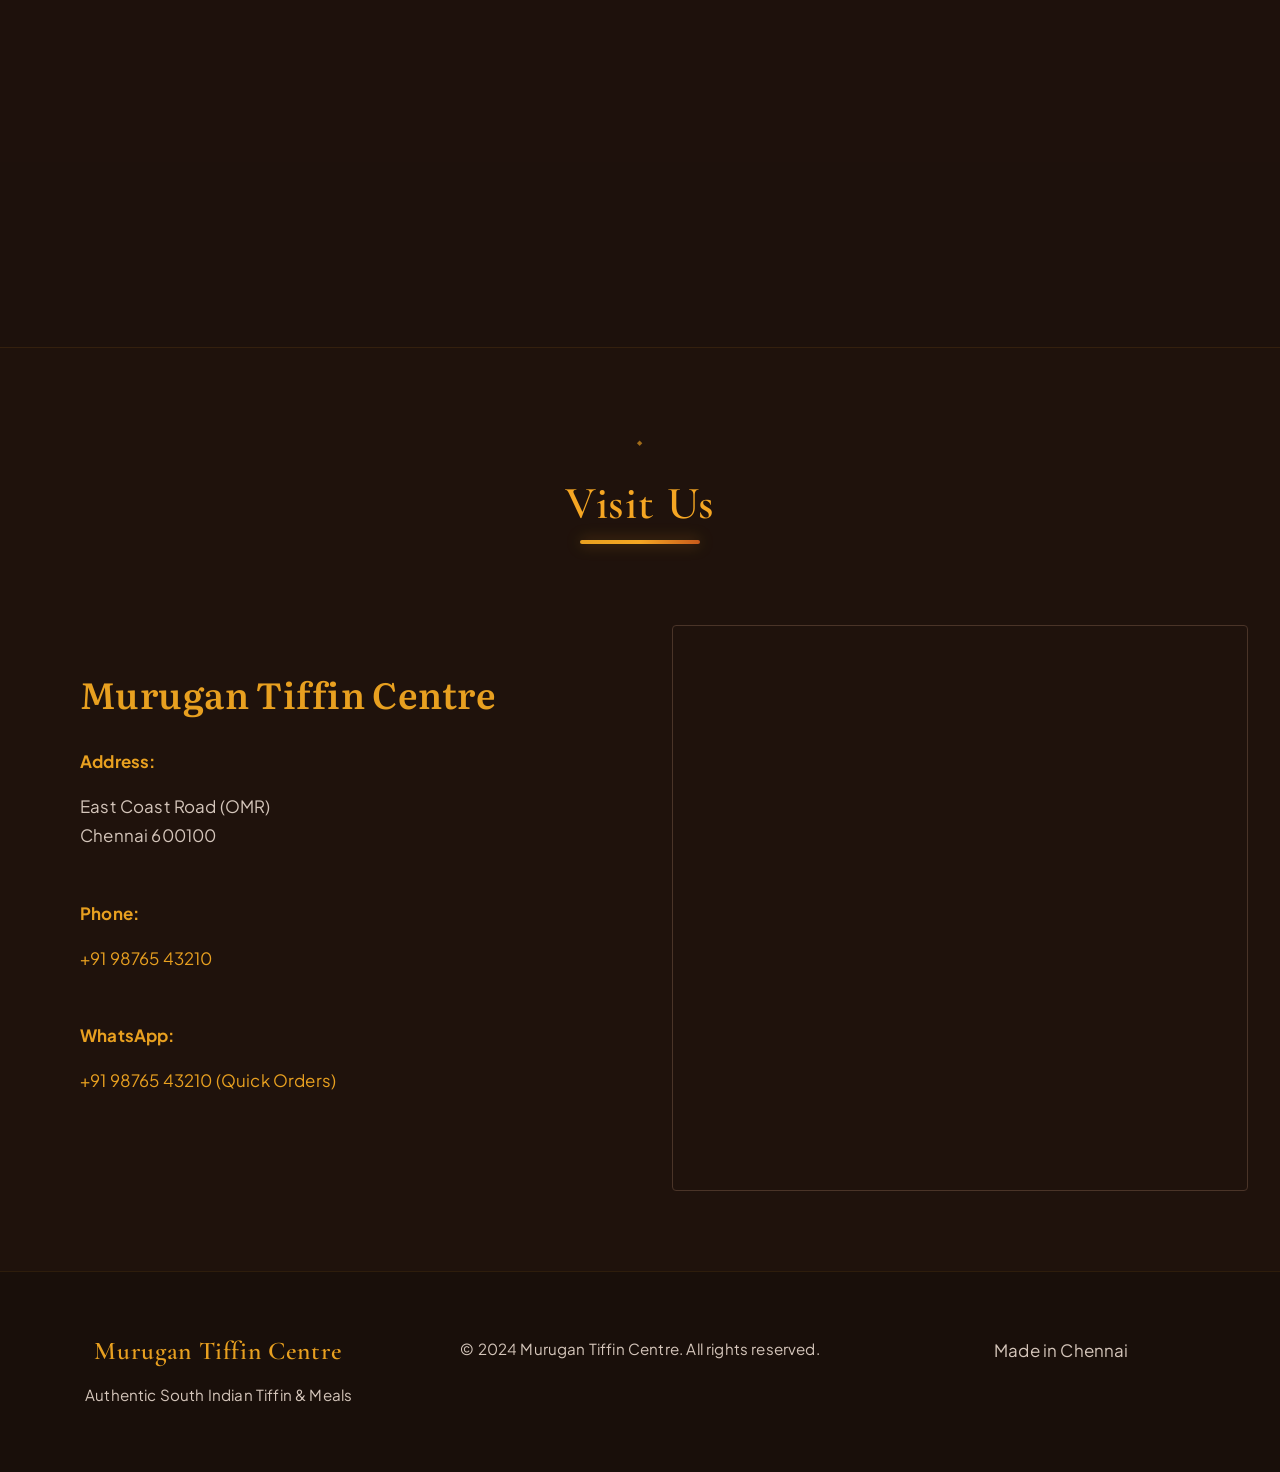
==== commit ee27cb5a: "Update index.html" ====
--- a/restaurant-murugan/index.html
+++ b/restaurant-murugan/index.html
@@ -6,16 +6,16 @@
     <title>Murugan Tiffin Centre - Authentic South Indian Cuisine</title>
     <meta name="description" content="Authentic South Indian Tiffin & Meals since 1998. Located in Pallikaranai, Chennai.">
     
-    <!-- Google Fonts -->
+    
     <link rel="preconnect" href="https://fonts.googleapis.com">
     <link rel="preconnect" href="https://fonts.gstatic.com" crossorigin>
     <link href="https://fonts.googleapis.com/css2?family=Cormorant+Garamond:ital,wght@0,500;0,600;0,700;1,500;1,600&family=Literata:opsz,wght@7..72,400;7..72,500;7..72,600;7..72,700&family=Plus+Jakarta+Sans:wght@400;500;600;700&display=swap" rel="stylesheet">
     
-    <!-- CSS -->
+    
     <link rel="stylesheet" href="styles.css">
 </head>
 <body>
-    <!-- Page Load Animation -->
+    
     <div class="page-loader" id="pageLoader">
         <div class="loader-content">
             <div class="loader-spinner">
@@ -26,7 +26,7 @@
         </div>
     </div>
 
-    <!-- Navigation -->
+    
     <nav class="navbar" role="navigation" aria-label="Main navigation">
         <div class="navbar-container">
             <div class="logo">
@@ -50,7 +50,7 @@
         </div>
     </nav>
 
-    <!-- Hero Section -->
+    
     <header class="hero" role="region" aria-label="Hero Section">
         <div class="hero-bg"></div>
         <div class="hero-texture"></div>
@@ -83,7 +83,7 @@
         </div>
     </header>
 
-    <!-- Specialities Section -->
+    
     <section id="specialities" class="specialities" role="region" aria-label="Specialities">
         <h2 class="section-title">Our Specialities</h2>
         <p class="section-subtitle">Handcrafted dishes made fresh every morning</p>
@@ -163,7 +163,7 @@
         </div>
     </section>
 
-    <!-- About Section -->
+    
     <section id="about" class="about" role="region" aria-label="About">
         <div class="about-container">
             <div class="about-image">
@@ -207,13 +207,13 @@
         </div>
     </section>
 
-    <!-- Full Menu Section -->
+    
     <section id="menu" class="menu" role="region" aria-label="Full Menu">
         <h2 class="section-title">Full Menu</h2>
         <p class="section-subtitle">Everything fresh, everything authentic</p>
 
         <div class="accordion-container">
-            <!-- Breakfast -->
+            
             <div class="accordion-item">
                 <button class="accordion-trigger" aria-expanded="false" aria-controls="breakfast-menu">
                     <span class="accordion-media" aria-hidden="true">
@@ -255,7 +255,7 @@
                 </div>
             </div>
 
-            <!-- Lunch Meals -->
+            
             <div class="accordion-item">
                 <button class="accordion-trigger" aria-expanded="false" aria-controls="lunch-menu">
                     <span class="accordion-media" aria-hidden="true">
@@ -289,7 +289,7 @@
                 </div>
             </div>
 
-            <!-- Beverages -->
+            
             <div class="accordion-item">
                 <button class="accordion-trigger" aria-expanded="false" aria-controls="beverages-menu">
                     <span class="accordion-media" aria-hidden="true">
@@ -325,7 +325,7 @@
         </div>
     </section>
 
-    <!-- Why Us Section -->
+    
     <section id="why-us" class="why-us" role="region" aria-label="Why Choose Us">
         <h2 class="section-title">Why Choose Murugan?</h2>
         <div class="reasons-grid">
@@ -360,7 +360,7 @@
         </div>
     </section>
 
-    <!-- Timings & Delivery Section -->
+    
     <section id="timings" class="timings" role="region" aria-label="Timings and Delivery">
         <div class="timings-container">
             <div class="timings-content">
@@ -390,7 +390,7 @@
         </div>
     </section>
 
-    <!-- Testimonials Section -->
+    
     <section id="testimonials" class="testimonials" role="region" aria-label="Customer Reviews">
         <h2 class="section-title">What Our Customers Say</h2>
         <div class="testimonials-grid">
@@ -423,7 +423,7 @@
         </div>
     </section>
 
-    <!-- Location Section -->
+    
     <section id="location" class="location" role="region" aria-label="Location and Contact">
         <h2 class="section-title">Visit Us</h2>
         <div class="location-container">
@@ -449,7 +449,7 @@
         </div>
     </section>
 
-    <!-- Footer -->
+    
     <footer class="footer" role="contentinfo">
         <div class="footer-content">
             <div class="footer-brand">
@@ -468,7 +468,8 @@
     <div class="cursor-dot" aria-hidden="true"></div>
     <div class="cursor-ring" aria-hidden="true"></div>
 
-    <!-- Scripts -->
+    
     <script src="script.js"></script>
 </body>
 </html>
+
--- a/restaurant-murugan/styles.css
+++ b/restaurant-murugan/styles.css
@@ -0,0 +1,2196 @@
+/* ============================================
+   MURUGAN TIFFIN CENTRE - STYLES
+   Warm Luxury Aesthetic
+   ============================================ */
+
+/* CSS Variables - Design System */
+:root {
+    --color-bg: #1a0f0a;              /* Deep brown background */
+    --color-accent: #e8a020;           /* Turmeric gold accent */
+    --color-accent-bright: #f5a623;    /* Bright gold for sharp accents */
+    --color-text: #fdf6ec;             /* Warm cream text */
+    --color-text-muted: #d4c5ba;       /* Muted warm text */
+    --color-card: #2d1c14;             /* Slightly lighter brown for cards */
+    --color-border: #4a3428;           /* Border color */
+    --color-hover: #f5a623;            /* Brighter gold on hover */
+    --color-secondary: #c85a1b;        /* Burnt orange accent */
+    
+    /* Typography */
+    --ff-display: 'Cormorant Garamond', serif;  /* Bold luxury serif */
+    --ff-heading: 'Literata', serif;
+    --ff-body: 'Plus Jakarta Sans', sans-serif;
+    --fw-regular: 400;
+    --fw-semi: 600;
+    --fw-bold: 700;
+    --fs-xs: 0.8125rem;
+    --fs-sm: 0.95rem;
+    --fs-base: 1.06rem;
+    --fs-lg: 1.38rem;
+    --fs-xl: clamp(1.7rem, 1.3rem + 1.2vw, 2.25rem);
+    --fs-2xl: clamp(2.2rem, 1.6rem + 1.6vw, 3rem);
+    --fs-3xl: clamp(2.8rem, 2rem + 2.2vw, 4rem);
+    --fs-display: clamp(3.2rem, 2.2rem + 3.4vw, 5.2rem);
+    
+    /* Spacing */
+    --spacing-xs: 0.5rem;
+    --spacing-sm: 1rem;
+    --spacing-md: 1.5rem;
+    --spacing-lg: 2rem;
+    --spacing-xl: 3rem;
+    --spacing-2xl: 4rem;
+    --spacing-3xl: 5rem;
+    
+    /* Transitions & Animation */
+    --transition-fast: 200ms ease-out;
+    --transition-base: 300ms ease-out;
+    --transition-slow: 500ms ease-out;
+
+    /* Micro Typography */
+    --tracking-tight: 0.01em;
+    --tracking-base: 0.02em;
+    --tracking-wide: 0.08em;
+    --copy-measure: 66ch;
+}
+
+/* ============================================
+   RESET & BASE STYLES
+   ============================================ */
+
+* {
+    margin: 0;
+    padding: 0;
+    box-sizing: border-box;
+}
+
+html {
+    scroll-behavior: smooth;
+    scroll-padding-top: 80px;
+}
+
+body {
+    font-family: var(--ff-body);
+    font-weight: var(--fw-regular);
+    font-size: var(--fs-base);
+    line-height: 1.72;
+    letter-spacing: 0.01em;
+    color: var(--color-text);
+    background-color: var(--color-bg);
+    overflow-x: hidden;
+    text-rendering: optimizeLegibility;
+    -webkit-font-smoothing: antialiased;
+}
+
+body.cursor-enabled {
+    cursor: none;
+}
+
+body.cursor-enabled a,
+body.cursor-enabled button,
+body.cursor-enabled .btn,
+body.cursor-enabled .dish-card,
+body.cursor-enabled .reason-card,
+body.cursor-enabled .testimonial-card,
+body.cursor-enabled .menu-item,
+body.cursor-enabled .accordion-trigger {
+    cursor: none;
+}
+
+.cursor-dot,
+.cursor-ring {
+    position: fixed;
+    top: 0;
+    left: 0;
+    pointer-events: none;
+    z-index: 99999;
+    opacity: 0;
+    transform: translate(-50%, -50%);
+    transition: opacity 140ms ease;
+    will-change: left, top, width, height, opacity, border-color;
+}
+
+.cursor-dot {
+    width: 7px;
+    height: 7px;
+    border-radius: 50%;
+    background: var(--color-accent-bright);
+    box-shadow: 0 0 10px rgba(245, 166, 35, 0.7);
+}
+
+.cursor-ring {
+    width: 30px;
+    height: 30px;
+    border-radius: 50%;
+    border: 1.4px solid rgba(245, 166, 35, 0.72);
+    background: radial-gradient(circle, rgba(232, 160, 32, 0.12) 0%, rgba(232, 160, 32, 0) 72%);
+    transition: width 180ms ease, height 180ms ease, border-color 180ms ease, background 180ms ease, transform 80ms linear;
+}
+
+body.cursor-enabled.cursor-hover .cursor-ring {
+    width: 44px;
+    height: 44px;
+    border-color: rgba(245, 166, 35, 0.9);
+    background: radial-gradient(circle, rgba(232, 160, 32, 0.2) 0%, rgba(232, 160, 32, 0.03) 74%);
+}
+
+body.cursor-enabled.cursor-hover .cursor-dot {
+    width: 8px;
+    height: 8px;
+}
+
+@media (hover: none), (pointer: coarse), (max-width: 900px) {
+    .cursor-dot,
+    .cursor-ring {
+        display: none;
+    }
+
+    body.cursor-enabled {
+        cursor: auto;
+    }
+}
+
+@media (prefers-reduced-motion: reduce) {
+    .cursor-ring,
+    .cursor-dot {
+        transition: none;
+    }
+}
+
+/* Typography */
+h1, h2, h3, h4, h5, h6 {
+    font-family: var(--ff-heading);
+    font-weight: var(--fw-semi);
+    line-height: 1.18;
+    letter-spacing: 0.012em;
+    color: var(--color-text);
+}
+
+h1 { font-size: var(--fs-3xl); }
+h2 { font-size: var(--fs-2xl); }
+h3 { font-size: clamp(1.2rem, 1rem + 0.6vw, 1.55rem); }
+
+p {
+    margin-bottom: var(--spacing-md);
+}
+
+a {
+    color: var(--color-accent);
+    text-decoration: none;
+    transition: color var(--transition-fast);
+}
+
+a:hover {
+    color: var(--color-hover);
+}
+
+/* ============================================
+   NAVIGATION
+   ============================================ */
+
+.navbar {
+    position: fixed;
+    top: 0;
+    left: 0;
+    right: 0;
+    z-index: 1000;
+    background-color: rgba(26, 15, 10, 0.8);
+    backdrop-filter: blur(10px);
+    border-bottom: 1px solid rgba(232, 160, 32, 0.1);
+    transition: all var(--transition-base);
+}
+
+.navbar.scrolled {
+    background-color: rgba(26, 15, 10, 0.95);
+    box-shadow: 0 10px 30px rgba(0, 0, 0, 0.5);
+}
+
+.navbar-container {
+    max-width: 1400px;
+    margin: 0 auto;
+    padding: 0 var(--spacing-lg);
+    display: flex;
+    justify-content: space-between;
+    align-items: center;
+    height: 75px;
+}
+
+.logo {
+    display: flex;
+    align-items: baseline;
+    gap: var(--spacing-xs);
+}
+
+.logo h1 {
+    font-size: 1.8rem;
+    font-weight: var(--fw-semi);
+    color: var(--color-accent-bright);
+    letter-spacing: 1.8px;
+    font-family: var(--ff-display);
+    font-weight: 600;
+}
+
+.logo .tagline {
+    font-size: var(--fs-xs);
+    color: var(--color-text-muted);
+    font-weight: var(--fw-regular);
+    letter-spacing: 1.6px;
+    text-transform: uppercase;
+}
+
+.nav-links {
+    display: flex;
+    list-style: none;
+    gap: var(--spacing-xl);
+}
+
+.nav-links a {
+    font-size: 0.98rem;
+    letter-spacing: 0.45px;
+    font-weight: 500;
+    color: var(--color-text);
+    transition: color var(--transition-fast);
+    position: relative;
+}
+
+.nav-links a::after {
+    content: '';
+    position: absolute;
+    bottom: -5px;
+    left: 0;
+    width: 0;
+    height: 2px;
+    background-color: var(--color-accent);
+    transition: width var(--transition-fast);
+}
+
+.nav-links a:hover::after {
+    width: 100%;
+}
+
+.menu-toggle {
+    display: none;
+    background: none;
+    border: none;
+    cursor: pointer;
+    flex-direction: column;
+    gap: 8px;
+    padding: var(--spacing-sm);
+}
+
+.menu-toggle span {
+    width: 25px;
+    height: 3px;
+    background-color: var(--color-accent);
+    transition: all var(--transition-fast);
+    border-radius: 2px;
+}
+
+/* Mobile Navigation */
+@media (max-width: 768px) {
+    .nav-links {
+        display: none;
+        position: absolute;
+        top: 75px;
+        left: 0;
+        right: 0;
+        flex-direction: column;
+        background-color: rgba(26, 15, 10, 0.98);
+        padding: var(--spacing-lg);
+        gap: var(--spacing-md);
+        border-bottom: 1px solid rgba(232, 160, 32, 0.2);
+    }
+
+    .nav-links.active {
+        display: flex;
+    }
+
+    .menu-toggle {
+        display: flex;
+    }
+
+    .navbar-container {
+        height: auto;
+        padding: var(--spacing-md) var(--spacing-lg);
+    }
+}
+
+/* ============================================
+   HERO SECTION
+   ============================================ */
+
+.hero {
+    position: relative;
+    height: 100vh;
+    display: flex;
+    align-items: center;
+    justify-content: center;
+    text-align: center;
+    overflow: hidden;
+}
+
+.hero-bg {
+    position: absolute;
+    top: 0;
+    left: 0;
+    right: 0;
+    bottom: 0;
+    background-size: cover;
+    background-position: center;
+    background-attachment: fixed;
+    z-index: 1;
+    filter: brightness(0.4) saturate(1.2);
+    background: 
+        linear-gradient(135deg, rgba(45, 28, 20, 0.7) 0%, rgba(26, 15, 10, 0.9) 100%),
+        url('https://images.unsplash.com/photo-1585518419759-7b2c85f5b1f1?ixlib=rb-4.0.3&auto=format&fit=crop&w=1200&q=80');
+    background-size: cover;
+    background-position: center;
+    background-attachment: fixed;
+}
+
+.hero-texture {
+    position: absolute;
+    top: 0;
+    left: 0;
+    right: 0;
+    bottom: 0;
+    background-image: 
+        repeating-linear-gradient(
+            45deg,
+            transparent,
+            transparent 2px,
+            rgba(232, 160, 32, 0.04) 2px,
+            rgba(232, 160, 32, 0.04) 4px
+        );
+    opacity: 0.6;
+    pointer-events: none;
+    z-index: 2;
+}
+
+.hero::before {
+    content: '';
+    position: absolute;
+    top: 0;
+    left: 0;
+    right: 0;
+    bottom: 0;
+    background: radial-gradient(ellipse at center, rgba(232, 160, 32, 0.08) 0%, rgba(26, 15, 10, 0.6) 100%);
+    pointer-events: none;
+    z-index: 3;
+}
+
+.hero-content {
+    position: relative;
+    z-index: 10;
+    max-width: 1200px;
+    width: 100%;
+    padding: var(--spacing-lg);
+    display: grid;
+    grid-template-columns: minmax(0, 1fr) minmax(320px, 470px);
+    gap: clamp(1.4rem, 3vw, 3.8rem);
+    align-items: center;
+    animation: fadeInUp 1s ease-out 0.3s both;
+}
+
+.hero-copy {
+    text-align: left;
+    max-width: 690px;
+}
+
+.hero-kicker {
+    display: inline-block;
+    font-size: 0.77rem;
+    letter-spacing: 0.2em;
+    text-transform: uppercase;
+    color: rgba(253, 246, 236, 0.88);
+    margin-bottom: 0.9rem;
+    padding: 0.28rem 0.7rem;
+    border: 1px solid rgba(232, 160, 32, 0.5);
+    background: rgba(26, 15, 10, 0.35);
+}
+
+.hero-title {
+    font-size: var(--fs-display);
+    font-style: italic;
+    font-weight: 600;
+    color: var(--color-accent-bright);
+    margin-bottom: 0.85rem;
+    letter-spacing: 0.8px;
+    line-height: 1.04;
+    text-shadow: 0 4px 20px rgba(0, 0, 0, 0.5);
+    font-family: var(--ff-display);
+    animation: titleReveal 1.2s cubic-bezier(0.34, 1.56, 0.64, 1) 0.2s both;
+}
+
+.hero-subtitle {
+    font-size: clamp(1.08rem, 0.95rem + 0.6vw, 1.55rem);
+    color: var(--color-text-muted);
+    margin-bottom: var(--spacing-2xl);
+    letter-spacing: 0.2px;
+    font-weight: 500;
+    max-width: 760px;
+    margin-left: auto;
+    margin-right: auto;
+}
+
+.hero-showcase {
+    position: relative;
+    height: clamp(360px, 44vw, 500px);
+    perspective: 1100px;
+}
+
+.hero-card {
+    position: absolute;
+    --mx: 0px;
+    --my: 0px;
+    margin: 0;
+    border: 1px solid rgba(245, 166, 35, 0.4);
+    border-radius: 14px;
+    overflow: hidden;
+    background: rgba(32, 19, 13, 0.95);
+    box-shadow: 0 20px 45px rgba(0, 0, 0, 0.42), 0 0 0 1px rgba(232, 160, 32, 0.1);
+    transition: transform 450ms cubic-bezier(0.22, 1, 0.36, 1), box-shadow 300ms ease;
+    transform: translate3d(0, 0, 0);
+}
+
+.hero-card img {
+    width: 100%;
+    height: 100%;
+    display: block;
+    object-fit: cover;
+    filter: saturate(1.08) contrast(1.06);
+}
+
+.hero-card figcaption {
+    position: absolute;
+    bottom: 0;
+    left: 0;
+    right: 0;
+    padding: 0.55rem 0.75rem;
+    background: linear-gradient(180deg, rgba(26, 15, 10, 0) 0%, rgba(26, 15, 10, 0.88) 100%);
+    color: #fff6e7;
+    font-size: 0.8rem;
+    letter-spacing: 0.06em;
+    text-transform: uppercase;
+    font-weight: 600;
+}
+
+.hero-card-main {
+    width: clamp(220px, 27vw, 320px);
+    height: clamp(290px, 34vw, 390px);
+    left: 10%;
+    top: 10%;
+    z-index: 3;
+    transform: translate3d(var(--mx), var(--my), 0) rotate(-1.6deg);
+}
+
+.hero-card-top {
+    width: clamp(170px, 20vw, 220px);
+    height: clamp(180px, 22vw, 250px);
+    right: 0;
+    top: 0;
+    z-index: 4;
+    transform: translate3d(var(--mx), var(--my), 0) rotate(3deg);
+}
+
+.hero-card-bottom {
+    width: clamp(155px, 18vw, 210px);
+    height: clamp(170px, 20vw, 220px);
+    right: 12%;
+    bottom: 0;
+    z-index: 2;
+    transform: translate3d(var(--mx), var(--my), 0) rotate(-4deg);
+}
+
+.hero-showcase:hover .hero-card-main {
+    transform: translate3d(var(--mx), calc(var(--my) - 4px), 0) rotate(0deg);
+}
+
+.hero-showcase:hover .hero-card-top {
+    transform: translate3d(var(--mx), calc(var(--my) - 6px), 0) rotate(2deg);
+}
+
+.hero-showcase:hover .hero-card-bottom {
+    transform: translate3d(var(--mx), calc(var(--my) - 6px), 0) rotate(-2.5deg);
+}
+
+.hero-badge {
+    position: absolute;
+    z-index: 5;
+    font-size: 0.72rem;
+    text-transform: uppercase;
+    letter-spacing: 0.16em;
+    color: rgba(253, 246, 236, 0.95);
+    border: 1px solid rgba(232, 160, 32, 0.45);
+    background: rgba(26, 15, 10, 0.62);
+    padding: 0.42rem 0.64rem;
+    backdrop-filter: blur(4px);
+}
+
+.hero-badge-left {
+    left: 0;
+    bottom: 10%;
+}
+
+.hero-badge-right {
+    right: 2%;
+    top: 52%;
+}
+
+.hero-buttons {
+    display: flex;
+    gap: var(--spacing-lg);
+    justify-content: flex-start;
+    flex-wrap: wrap;
+}
+
+@media (max-width: 768px) {
+    .hero-title {
+        font-size: 2.5rem;
+    }
+
+    .hero-content {
+        grid-template-columns: 1fr;
+        gap: 1.8rem;
+    }
+
+    .hero-copy {
+        text-align: center;
+        max-width: 100%;
+    }
+
+    .hero-buttons {
+        justify-content: center;
+    }
+
+    .hero-showcase {
+        width: min(92vw, 450px);
+        height: 320px;
+        margin: 0 auto;
+    }
+
+    .hero-card-main {
+        left: 16%;
+        top: 8%;
+        width: 200px;
+        height: 250px;
+    }
+
+    .hero-card-top {
+        width: 150px;
+        height: 150px;
+        right: 2%;
+    }
+
+    .hero-card-bottom {
+        width: 130px;
+        height: 136px;
+        right: 14%;
+    }
+
+    .hero-badge {
+        font-size: 0.65rem;
+        letter-spacing: 0.12em;
+    }
+}
+
+/* ============================================
+   BUTTONS
+   ============================================ */
+
+.btn {
+    padding: var(--spacing-md) var(--spacing-2xl);
+    font-size: var(--fs-base);
+    border: 2px solid;
+    border-radius: 4px;
+    cursor: pointer;
+    transition: all var(--transition-base);
+    font-family: var(--ff-body);
+    font-weight: var(--fw-semi);
+    letter-spacing: 1px;
+    text-transform: uppercase;
+    display: inline-block;
+    text-align: center;
+    position: relative;
+    overflow: hidden;
+}
+
+.btn::before {
+    content: '';
+    position: absolute;
+    top: 50%;
+    left: 50%;
+    width: 0;
+    height: 0;
+    border-radius: 50%;
+    background: rgba(255, 255, 255, 0.3);
+    transform: translate(-50%, -50%);
+    transition: width 0.6s, height 0.6s;
+}
+
+.btn:active::before {
+    width: 300px;
+    height: 300px;
+}
+
+.btn-primary {
+    background-color: var(--color-accent-bright);
+    color: var(--color-bg);
+    border-color: var(--color-accent-bright);
+    font-weight: 700;
+    letter-spacing: 2px;
+}
+
+.btn-primary:hover {
+    background-color: var(--color-secondary);
+    border-color: var(--color-secondary);
+    transform: translateY(-3px);
+    box-shadow: 0 15px 35px rgba(200, 90, 27, 0.4), 0 0 20px rgba(232, 160, 32, 0.3);
+}
+
+.btn-secondary {
+    background-color: transparent;
+    color: var(--color-accent-bright);
+    border-color: var(--color-accent-bright);
+    position: relative;
+}
+
+.btn-secondary::after {
+    content: '';
+    position: absolute;
+    inset: 0;
+    background-color: var(--color-accent-bright);
+    z-index: -1;
+    transform: scaleX(0);
+    transform-origin: right;
+    transition: transform var(--transition-base);
+}
+
+.btn-secondary:hover {
+    color: var(--color-bg);
+    border-color: var(--color-accent-bright);
+}
+
+.btn-secondary:hover::after {
+    transform: scaleX(1);
+}
+
+/* ============================================
+   SECTIONS
+   ============================================ */
+
+section {
+    padding: var(--spacing-3xl) var(--spacing-lg);
+    max-width: 1400px;
+    margin: 0 auto;
+}
+
+.section-title {
+    font-size: var(--fs-2xl);
+    text-align: center;
+    margin-bottom: var(--spacing-lg);
+    color: var(--color-accent-bright);
+    position: relative;
+    display: inline-block;
+    width: 100%;
+    font-family: var(--ff-display);
+    font-weight: 600;
+    letter-spacing: 0.8px;
+    line-height: 1.1;
+}
+
+.section-title::before {
+    content: '◆';
+    display: block;
+    font-size: 1.5rem;
+    margin-bottom: var(--spacing-md);
+    opacity: 0.6;
+}
+
+.section-title::after {
+    content: '';
+    position: absolute;
+    bottom: -15px;
+    left: 50%;
+    transform: translateX(-50%);
+    width: 120px;
+    height: 4px;
+    background: linear-gradient(90deg, var(--color-accent), var(--color-accent-bright), var(--color-secondary));
+    border-radius: 2px;
+    box-shadow: 0 0 15px rgba(232, 160, 32, 0.4);
+}
+
+.section-subtitle {
+    text-align: center;
+    color: var(--color-text-muted);
+    margin-bottom: var(--spacing-3xl);
+    margin-top: var(--spacing-2xl);
+    font-size: clamp(1rem, 0.95rem + 0.2vw, 1.18rem);
+    letter-spacing: 0.18px;
+    max-width: 720px;
+    margin-left: auto;
+    margin-right: auto;
+}
+
+/* ============================================
+   SPECIALITIES SECTION
+   ============================================ */
+
+.specialities {
+    background-color: rgba(45, 28, 20, 0.3);
+    border-top: 1px solid rgba(232, 160, 32, 0.1);
+    border-bottom: 1px solid rgba(232, 160, 32, 0.1);
+    position: relative;
+    overflow: hidden;
+}
+
+/* Decorative Tamil temple-inspired pattern */
+.specialities::before {
+    content: '';
+    position: absolute;
+    top: -50%;
+    right: -10%;
+    width: 600px;
+    height: 600px;
+    background: repeating-linear-gradient(
+        45deg,
+        transparent,
+        transparent 10px,
+        rgba(232, 160, 32, 0.03) 10px,
+        rgba(232, 160, 32, 0.03) 20px
+    );
+    border-radius: 50%;
+    opacity: 0.6;
+    pointer-events: none;
+}
+
+.specialities::after {
+    content: '';
+    position: absolute;
+    bottom: -30%;
+    left: -5%;
+    width: 500px;
+    height: 500px;
+    background: linear-gradient(135deg, rgba(200, 90, 27, 0.1), transparent);
+    border-radius: 50%;
+    pointer-events: none;
+}
+
+.dishes-grid {
+    display: grid;
+    grid-template-columns: repeat(auto-fit, minmax(280px, 1fr));
+    gap: var(--spacing-xl);
+    margin-top: var(--spacing-2xl);
+    position: relative;
+    z-index: 2;
+}
+
+.dishes-grid > :nth-child(odd) {
+    margin-top: var(--spacing-lg);
+}
+
+.dishes-grid > :nth-child(3n) {
+    transform: perspective(1000px) rotateY(-2deg);
+}
+
+.dishes-grid > :nth-child(3n+2) {
+    transform: perspective(1000px) rotateY(2deg);
+}
+
+.dish-card {
+    background-color: var(--color-card);
+    border: 1px solid var(--color-border);
+    border-top: none;
+    border-left: 4px solid var(--color-accent-bright);
+    border-right: 1px dashed var(--color-secondary);
+    padding: 0;
+    text-align: center;
+    border-radius: 0;
+    transition: all var(--transition-base);
+    position: relative;
+    overflow: visible;
+    display: flex;
+    flex-direction: column;
+    height: 100%;
+}
+
+/* Decorative top border pattern */
+.dish-card::after {
+    content: '';
+    position: absolute;
+    top: -8px;
+    left: 0;
+    right: 0;
+    height: 8px;
+    background: repeating-linear-gradient(
+        90deg,
+        var(--color-accent) 0px,
+        var(--color-accent) 8px,
+        var(--color-accent-bright) 8px,
+        var(--color-accent-bright) 16px
+    );
+    transition: all var(--transition-base);
+}
+
+.dish-card:hover::after {
+    height: 12px;
+    top: -12px;
+}
+
+.dish-image {
+    width: 100%;
+    height: 200px;
+    overflow: hidden;
+    background: linear-gradient(135deg, rgba(232, 160, 32, 0.15) 0%, rgba(200, 90, 27, 0.1) 100%);
+    position: relative;
+    display: flex;
+    align-items: center;
+    justify-content: center;
+}
+
+.dish-image.loading::before {
+    content: '';
+    position: absolute;
+    top: 0;
+    left: 0;
+    right: 0;
+    bottom: 0;
+    background: linear-gradient(90deg, 
+        rgba(232, 160, 32, 0.1) 0%,
+        rgba(232, 160, 32, 0.3) 25%,
+        rgba(232, 160, 32, 0.1) 50%,
+        rgba(232, 160, 32, 0.3) 75%,
+        rgba(232, 160, 32, 0.1) 100%);
+    background-size: 200% 100%;
+    animation: shimmer 2s infinite;
+    z-index: 1;
+}
+
+.dish-image img {
+    width: 100%;
+    height: 100%;
+    object-fit: cover;
+    object-position: center;
+    transition: transform 0.6s cubic-bezier(0.23, 1, 0.320, 1), opacity 0.4s ease-out;
+    filter: brightness(1);
+    opacity: 0;
+}
+
+.dish-image img.loaded {
+    opacity: 1;
+}
+
+.dish-image img.failed {
+    opacity: 0;
+}
+
+.dish-card:hover .dish-image img.loaded {
+    transform: scale(1.12) rotate(1deg);
+    filter: brightness(1.15) saturate(1.1);
+}
+
+.dish-image .image-placeholder {
+    position: absolute;
+    width: 100%;
+    height: 100%;
+    display: flex;
+    align-items: center;
+    justify-content: center;
+    font-size: 3rem;
+    opacity: 0.7;
+    z-index: 0;
+    background: linear-gradient(135deg, rgba(232, 160, 32, 0.15) 0%, rgba(200, 90, 27, 0.08) 100%);
+    animation: fadeInUp 0.6s ease-out 0.2s both;
+}
+
+.about-image .image-placeholder {
+    position: absolute;
+    width: 100%;
+    height: 100%;
+    display: flex;
+    align-items: center;
+    justify-content: center;
+    font-size: 4rem;
+    opacity: 0.6;
+    z-index: 0;
+    background: linear-gradient(135deg, rgba(232, 160, 32, 0.15) 0%, rgba(200, 90, 27, 0.08) 100%);
+    animation: fadeInUp 0.6s ease-out 0.2s both;
+}
+
+@keyframes shimmer {
+    0% { background-position: -200% 0; }
+    100% { background-position: 200% 0; }
+}
+
+.dish-content {
+    padding: var(--spacing-xl);
+    flex-grow: 1;
+    display: flex;
+    flex-direction: column;
+    justify-content: space-between;
+}
+
+.dish-card::before {
+    content: '';
+    position: absolute;
+    top: 0;
+    left: -100%;
+    width: 100%;
+    height: 100%;
+    background: linear-gradient(90deg, transparent, rgba(232, 160, 32, 0.1), transparent);
+    transition: left var(--transition-base);
+    z-index: 5;
+}
+
+.dish-card:hover::before {
+    left: 100%;
+}
+
+.dish-card:hover {
+    border-color: var(--color-accent);
+    box-shadow: 0 15px 45px rgba(232, 160, 32, 0.25);
+    transform: translateY(-8px);
+}
+
+.dish-icon {
+    font-size: 3rem;
+    margin-bottom: var(--spacing-md);
+}
+
+.dish-card h3 {
+    font-size: var(--fs-lg);
+    margin-bottom: var(--spacing-sm);
+    color: var(--color-accent);
+}
+
+.dish-description {
+    font-size: var(--fs-xs);
+    color: var(--color-text-muted);
+    margin-bottom: var(--spacing-md);
+    font-style: italic;
+    line-height: 1.65;
+}
+
+.dish-price {
+    font-size: var(--fs-lg);
+    font-weight: var(--fw-bold);
+    color: var(--color-accent);
+    margin: 0;
+}
+
+/* ============================================
+   ABOUT SECTION
+   ============================================ */
+
+.about {
+    background-color: rgba(45, 28, 20, 0.2);
+}
+
+.about-container {
+    display: grid;
+    grid-template-columns: 0.9fr 1.1fr 1fr;
+    gap: var(--spacing-3xl);
+    align-items: start;
+}
+
+.about-image {
+    position: relative;
+    border-radius: 4px;
+    overflow: hidden;
+    height: 450px;
+    box-shadow: 0 20px 40px rgba(232, 160, 32, 0.2);
+    background: linear-gradient(135deg, rgba(232, 160, 32, 0.15) 0%, rgba(200, 90, 27, 0.1) 100%);
+    display: flex;
+    align-items: center;
+    justify-content: center;
+}
+
+.about-image.loading::after {
+    content: '';
+    position: absolute;
+    top: 0;
+    left: 0;
+    right: 0;
+    bottom: 0;
+    background: linear-gradient(90deg, 
+        rgba(232, 160, 32, 0.1) 0%,
+        rgba(232, 160, 32, 0.3) 25%,
+        rgba(232, 160, 32, 0.1) 50%,
+        rgba(232, 160, 32, 0.3) 75%,
+        rgba(232, 160, 32, 0.1) 100%);
+    background-size: 200% 100%;
+    animation: shimmer 2s infinite;
+    z-index: 1;
+    border-radius: 4px;
+}
+
+.about-image img {
+    width: 100%;
+    height: 100%;
+    object-fit: cover;
+    object-position: center;
+    transition: transform 0.8s ease-out, opacity 0.4s ease-out;
+    filter: brightness(1);
+    opacity: 0;
+    position: relative;
+    z-index: 2;
+}
+
+.about-image img.loaded {
+    opacity: 1;
+}
+
+.about-image img.failed {
+    opacity: 0;
+}
+
+.about-image:hover img.loaded {
+    transform: scale(1.05) rotate(-1deg);
+}
+
+.about-image::before {
+    content: '';
+    position: absolute;
+    top: 0;
+    left: 0;
+    right: 0;
+    bottom: 0;
+    background: linear-gradient(135deg, rgba(232, 160, 32, 0.2), transparent);
+    z-index: 10;
+    pointer-events: none;
+}
+
+.about-content h2 {
+    color: var(--color-accent-bright);
+    margin-bottom: var(--spacing-lg);
+    font-style: italic;
+    font-family: var(--ff-display);
+    font-weight: 600;
+    font-size: 2.8rem;
+    letter-spacing: 1px;
+    position: relative;
+    padding-bottom: var(--spacing-lg);
+}
+
+.about-content h2::after {
+    content: '';
+    position: absolute;
+    bottom: 0;
+    left: 0;
+    width: 80px;
+    height: 4px;
+    background: var(--color-accent-bright);
+    box-shadow: 0 0 20px rgba(232, 160, 32, 0.5);
+}
+
+.about-content p {
+    color: var(--color-text-muted);
+    line-height: 1.8;
+    margin-bottom: var(--spacing-lg);
+}
+
+.about-stats {
+    display: grid;
+    grid-template-columns: 1fr;
+    gap: var(--spacing-lg);
+}
+
+.stat-box {
+    background-color: var(--color-card);
+    border: 1px solid var(--color-border);
+    border-left: 6px solid var(--color-accent-bright);
+    border-top: 3px solid var(--color-secondary);
+    padding: var(--spacing-xl);
+    border-radius: 0;
+    text-align: center;
+    transition: all var(--transition-base);
+    position: relative;
+    overflow: hidden;
+}
+
+/* Decorative corner accent */
+.stat-box::before {
+    content: '';
+    position: absolute;
+    top: 0;
+    right: 0;
+    width: 0;
+    height: 0;
+    border-left: 30px solid transparent;
+    border-top: 30px solid var(--color-secondary);
+    opacity: 0.3;
+    transition: all var(--transition-base);
+}
+
+.stat-box:hover::before {
+    width: 50px;
+    height: 50px;
+}
+
+.stat-box:hover {
+    transform: translateX(12px) skewY(-2deg);
+    box-shadow: 
+        0 20px 40px rgba(232, 160, 32, 0.25),
+        -5px 5px 0 var(--color-secondary);
+    border-left-width: 8px;
+}
+
+.stat-number {
+    display: block;
+    font-size: 2.5rem;
+    font-family: var(--ff-heading);
+    color: var(--color-accent);
+    font-weight: var(--fw-bold);
+    margin-bottom: var(--spacing-xs);
+}
+
+.stat-label {
+    display: block;
+    font-size: var(--fs-base);
+    font-weight: var(--fw-semi);
+    color: var(--color-text);
+    margin-bottom: var(--spacing-xs);
+}
+
+.stat-sublabel {
+    display: block;
+    font-size: var(--fs-xs);
+    color: var(--color-text-muted);
+}
+
+@media (max-width: 768px) {
+    .about-container {
+        grid-template-columns: 1fr;
+        gap: var(--spacing-2xl);
+    }
+    
+    .about-image {
+        height: 300px;
+        order: -1;
+    }
+}
+
+/* ============================================
+   MENU SECTION
+   ============================================ */
+
+.menu {
+    background-color: rgba(45, 28, 20, 0.3);
+    border-top: 1px solid rgba(232, 160, 32, 0.1);
+    border-bottom: 1px solid rgba(232, 160, 32, 0.1);
+}
+
+.accordion-container {
+    max-width: 900px;
+    margin: var(--spacing-2xl) auto;
+}
+
+.accordion-item {
+    border: 1px solid var(--color-border);
+    border-bottom: none;
+    background-color: var(--color-card);
+}
+
+.accordion-item:last-child {
+    border-bottom: 1px solid var(--color-border);
+}
+
+.accordion-trigger {
+    width: 100%;
+    padding: var(--spacing-lg) var(--spacing-xl);
+    background-color: transparent;
+    border: none;
+    color: var(--color-text);
+    cursor: pointer;
+    display: flex;
+    justify-content: space-between;
+    align-items: center;
+    font-size: var(--fs-base);
+    font-weight: var(--fw-semi);
+    font-family: var(--ff-body);
+    transition: all var(--transition-base);
+    position: relative;
+    border-left: 4px solid transparent;
+    padding-left: var(--spacing-lg);
+    text-align: left;
+}
+
+.accordion-trigger::before {
+    content: '';
+    position: absolute;
+    left: 0;
+    top: 0;
+    bottom: 0;
+    width: 4px;
+    background: linear-gradient(180deg, var(--color-accent), var(--color-secondary));
+    transform: scaleY(0);
+    transform-origin: top;
+    transition: transform var(--transition-base);
+}
+
+.accordion-trigger[aria-expanded="true"]::before,
+.accordion-trigger:hover::before {
+    transform: scaleY(1);
+}
+
+.accordion-trigger:hover {
+    background-color: rgba(232, 160, 32, 0.08);
+    color: var(--color-accent);
+    padding-left: calc(var(--spacing-lg) + 6px);
+}
+
+.accordion-title {
+    display: block;
+    letter-spacing: 0.4px;
+    font-family: var(--ff-heading);
+    font-size: 1.1rem;
+}
+
+.accordion-title-wrap {
+    display: flex;
+    flex-direction: column;
+    gap: 0.25rem;
+    flex: 1;
+    min-width: 0;
+}
+
+.accordion-subtitle {
+    display: block;
+    font-size: 0.84rem;
+    color: var(--color-text-muted);
+    letter-spacing: 0.12px;
+    opacity: 0.85;
+    line-height: 1.5;
+}
+
+.accordion-media {
+    width: 72px;
+    height: 56px;
+    border-radius: 8px;
+    overflow: hidden;
+    margin-right: var(--spacing-md);
+    flex-shrink: 0;
+    box-shadow: 0 10px 22px rgba(0, 0, 0, 0.32), 0 0 0 1px rgba(232, 160, 32, 0.22);
+    position: relative;
+    transform: translateY(0) scale(1);
+    transition: transform var(--transition-base), box-shadow var(--transition-base);
+}
+
+.accordion-media::after {
+    content: '';
+    position: absolute;
+    inset: 0;
+    background: linear-gradient(120deg, rgba(255, 255, 255, 0) 20%, rgba(255, 255, 255, 0.22) 42%, rgba(255, 255, 255, 0) 64%);
+    transform: translateX(-140%);
+    transition: transform 600ms ease;
+}
+
+.accordion-media img {
+    width: 100%;
+    height: 100%;
+    object-fit: cover;
+    display: block;
+    transform: scale(1.02);
+    transition: transform var(--transition-base), filter var(--transition-base);
+    filter: saturate(1.08) contrast(1.03);
+}
+
+.accordion-icon {
+    color: var(--color-accent);
+    font-size: 1.5rem;
+    transition: transform var(--transition-base);
+}
+
+.accordion-trigger:hover .accordion-media,
+.accordion-trigger[aria-expanded="true"] .accordion-media {
+    transform: translateY(-2px) scale(1.03);
+    box-shadow: 0 14px 30px rgba(0, 0, 0, 0.4), 0 0 0 1px rgba(245, 166, 35, 0.4);
+}
+
+.accordion-trigger:hover .accordion-media::after,
+.accordion-trigger[aria-expanded="true"] .accordion-media::after {
+    transform: translateX(140%);
+}
+
+.accordion-trigger:hover .accordion-media img,
+.accordion-trigger[aria-expanded="true"] .accordion-media img {
+    transform: scale(1.09);
+    filter: saturate(1.2) contrast(1.08);
+}
+
+.accordion-trigger:hover .accordion-subtitle,
+.accordion-trigger[aria-expanded="true"] .accordion-subtitle {
+    color: #efd7c3;
+    opacity: 1;
+}
+
+.accordion-trigger[aria-expanded="true"] .accordion-icon {
+    transform: rotate(45deg);
+}
+
+.accordion-panel {
+    padding: var(--spacing-xl);
+    background-color: rgba(45, 28, 20, 0.5);
+    border-top: 1px solid var(--color-border);
+    animation: slideDown 300ms ease-out;
+}
+
+@media (max-width: 768px) {
+    .accordion-trigger {
+        padding: var(--spacing-md);
+        gap: 0.75rem;
+    }
+
+    .accordion-media {
+        width: 58px;
+        height: 48px;
+        margin-right: 0;
+    }
+
+    .accordion-subtitle {
+        font-size: 0.76rem;
+        letter-spacing: 0.2px;
+    }
+}
+
+.menu-grid {
+    display: grid;
+    grid-template-columns: repeat(auto-fit, minmax(250px, 1fr));
+    gap: 0.95rem 1.25rem;
+    align-items: start;
+}
+
+.menu-item {
+    padding: 0.95rem 1.05rem;
+    border-bottom: 1px solid rgba(232, 160, 32, 0.15);
+    transition: all var(--transition-fast);
+    position: relative;
+    display: grid;
+    grid-template-columns: minmax(0, 1fr) auto;
+    align-items: baseline;
+    column-gap: 1rem;
+    row-gap: 0.2rem;
+}
+
+.menu-item:hover {
+    background-color: rgba(232, 160, 32, 0.06);
+    padding-left: 1.15rem;
+    border-left: 3px solid var(--color-accent);
+}
+
+.menu-item:last-child {
+    border-bottom: none;
+}
+
+.menu-name {
+    font-weight: var(--fw-semi);
+    color: var(--color-text);
+    margin: 0;
+    font-size: 0.98rem;
+    letter-spacing: var(--tracking-base);
+    line-height: 1.45;
+    max-width: 32ch;
+    text-wrap: balance;
+}
+
+.menu-price {
+    color: var(--color-accent);
+    font-size: 1.24rem;
+    font-weight: var(--fw-bold);
+    font-family: var(--ff-heading);
+    letter-spacing: var(--tracking-tight);
+    font-variant-numeric: lining-nums tabular-nums;
+    font-feature-settings: 'lnum' 1, 'tnum' 1;
+    text-align: right;
+    white-space: nowrap;
+    line-height: 1;
+}
+
+.menu-price::first-letter {
+    font-size: 0.74em;
+    vertical-align: 0.1em;
+    margin-right: 0.1em;
+    opacity: 0.9;
+}
+
+/* ============================================
+   WHY US SECTION
+   ============================================ */
+
+.why-us {
+    background-color: rgba(45, 28, 20, 0.2);
+}
+
+.reasons-grid {
+    display: grid;
+    grid-template-columns: repeat(auto-fit, minmax(280px, 1fr));
+    gap: var(--spacing-xl);
+    margin-top: var(--spacing-2xl);
+}
+
+.reason-card {
+    background-color: var(--color-card);
+    border: 2px solid var(--color-border);
+    padding: var(--spacing-xl);
+    text-align: center;
+    border-radius: 0;
+    transition: all var(--transition-base);
+    position: relative;
+    cursor: pointer;
+    overflow: hidden;
+}
+
+.reason-card::before {
+    content: '';
+    position: absolute;
+    top: 0;
+    left: 0;
+    right: 0;
+    bottom: 0;
+    background: repeating-linear-gradient(
+        90deg,
+        transparent,
+        transparent 10px,
+        rgba(232, 160, 32, 0.05) 10px,
+        rgba(232, 160, 32, 0.05) 20px
+    );
+    opacity: 0;
+    transition: opacity var(--transition-base);
+}
+
+.reason-card::after {
+    content: '';
+    position: absolute;
+    bottom: 0;
+    left: 0;
+    right: 0;
+    height: 0;
+    background: linear-gradient(90deg, var(--color-accent), var(--color-secondary));
+    transition: height var(--transition-base);
+}
+
+.reason-card:hover::before {
+    opacity: 1;
+}
+
+.reason-card:hover::after {
+    height: 4px;
+}
+
+.reason-card:hover {
+    border-color: var(--color-accent-bright);
+    border-top-color: var(--color-secondary);
+    transform: translateY(-12px) skewX(-1deg);
+    box-shadow: 0 20px 50px rgba(232, 160, 32, 0.3), 0 0 30px rgba(200, 90, 27, 0.2);
+}
+
+.reason-icon {
+    width: 76px;
+    height: 76px;
+    margin: 0 auto;
+    margin-bottom: var(--spacing-md);
+    filter: drop-shadow(0 4px 8px rgba(232, 160, 32, 0.3));
+}
+
+.reason-icon img {
+    width: 100%;
+    height: 100%;
+    object-fit: contain;
+    display: block;
+    transition: transform var(--transition-base), filter var(--transition-base);
+}
+
+.reason-card:hover .reason-icon img {
+    transform: translateY(-2px) scale(1.08);
+    filter: saturate(1.08) brightness(1.03);
+}
+
+.reason-card h3 {
+    color: var(--color-accent-bright);
+    margin-bottom: var(--spacing-md);
+    font-family: var(--ff-display);
+    font-size: 1.42rem;
+    font-weight: 600;
+    letter-spacing: 0.4px;
+}
+
+.reason-card p {
+    color: var(--color-text-muted);
+    margin: 0;
+    line-height: 1.68;
+}
+
+/* ============================================
+   TIMINGS & DELIVERY SECTION
+   ============================================ */
+
+.timings {
+    background-color: rgba(45, 28, 20, 0.3);
+    border-top: 1px solid rgba(232, 160, 32, 0.1);
+    border-bottom: 1px solid rgba(232, 160, 32, 0.1);
+}
+
+.timings-container {
+    max-width: 700px;
+    margin: 0 auto;
+}
+
+.timings-content {
+    text-align: center;
+}
+
+.timings-content h2 {
+    color: var(--color-accent);
+    margin-bottom: var(--spacing-xl);
+}
+
+.timings-table {
+    width: 100%;
+    margin-bottom: var(--spacing-2xl);
+    border-collapse: collapse;
+}
+
+.timings-table tr {
+    border-bottom: 1px solid var(--color-border);
+}
+
+.timings-table tr:last-child {
+    border-bottom: none;
+}
+
+.day-name {
+    padding: var(--spacing-md) var(--spacing-lg);
+    text-align: left;
+    font-weight: var(--fw-semi);
+    color: var(--color-accent);
+    width: 50%;
+}
+
+.day-hours {
+    padding: var(--spacing-md) var(--spacing-lg);
+    text-align: right;
+    color: var(--color-text);
+}
+
+.delivery-info {
+    background-color: var(--color-card);
+    border: 2px solid var(--color-border);
+    border-left: 6px solid var(--color-accent-bright);
+    border-bottom: 4px solid var(--color-secondary);
+    padding: var(--spacing-xl);
+    margin-bottom: var(--spacing-xl);
+    border-radius: 0;
+    position: relative;
+    overflow: hidden;
+}
+
+.delivery-info::before {
+    content: '';
+    position: absolute;
+    top: 0;
+    right: 0;
+    width: 100%;
+    height: 100%;
+    background: repeating-linear-gradient(
+        90deg,
+        transparent,
+        transparent 15px,
+        rgba(232, 160, 32, 0.03) 15px,
+        rgba(232, 160, 32, 0.03) 30px
+    );
+    opacity: 0;
+    transition: opacity var(--transition-base);
+}
+
+.delivery-info:hover::before {
+    opacity: 1;
+}
+
+.delivery-info:hover {
+    transform: translateX(5px);
+    box-shadow: 0 12px 35px rgba(232, 160, 32, 0.2);
+}
+
+.delivery-info h3 {
+    color: var(--color-accent-bright);
+    margin-bottom: var(--spacing-md);
+    font-family: var(--ff-display);
+}
+
+.delivery-info p {
+    color: var(--color-text-muted);
+    margin: 0;
+}
+
+/* ============================================
+   TESTIMONIALS SECTION
+   ============================================ */
+
+.testimonials {
+    background-color: rgba(45, 28, 20, 0.2);
+}
+
+.testimonials-grid {
+    display: grid;
+    grid-template-columns: repeat(auto-fit, minmax(300px, 1fr));
+    gap: var(--spacing-xl);
+    margin-top: var(--spacing-2xl);
+}
+
+.testimonial-card {
+    background-color: var(--color-card);
+    border: 2px solid var(--color-border);
+    border-bottom: 4px solid var(--color-secondary);
+    padding: var(--spacing-xl);
+    border-radius: 0;
+    transition: all var(--transition-base);
+    position: relative;
+    overflow: hidden;
+}
+
+.testimonial-card:hover {
+    border-color: var(--color-accent-bright);
+    border-bottom-color: var(--color-accent-bright);
+    box-shadow: 0 15px 50px rgba(232, 160, 32, 0.3), 0 8px 0 var(--color-secondary);
+    transform: translateY(-10px) skewX(-1deg);
+    background-color: rgba(45, 28, 20, 0.9);
+}
+
+.testimonial-card::before {
+    content: '"';
+    position: absolute;
+    top: -20px;
+    left: 10px;
+    font-size: 6rem;
+    color: var(--color-secondary);
+    opacity: 0.15;
+    font-family: var(--ff-display);
+    transition: all var(--transition-base);
+}
+
+.testimonial-card:hover::before {
+    opacity: 0.3;
+    top: -10px;
+    left: 20px;
+}
+
+.stars {
+    color: var(--color-accent);
+    font-size: 0.84rem;
+    margin-bottom: 0.85rem;
+    letter-spacing: 0.34em;
+    font-variant-ligatures: none;
+    text-transform: uppercase;
+    opacity: 0.9;
+}
+
+.testimonial-card blockquote {
+    color: var(--color-text-muted);
+    font-style: normal;
+    margin: 0 auto 1rem;
+    line-height: 1.9;
+    font-size: 1.01rem;
+    letter-spacing: var(--tracking-tight);
+    max-width: var(--copy-measure);
+    text-wrap: pretty;
+    hanging-punctuation: first last;
+    position: relative;
+    padding-left: 0.6rem;
+    border-left: 2px solid rgba(232, 160, 32, 0.25);
+}
+
+.testimonial-card blockquote::before,
+.testimonial-card blockquote::after {
+    color: rgba(232, 160, 32, 0.65);
+    font-family: var(--ff-heading);
+    font-size: 1.2em;
+    line-height: 0;
+}
+
+.testimonial-card blockquote::before {
+    content: '“';
+    margin-right: 0.15em;
+}
+
+.testimonial-card blockquote::after {
+    content: '”';
+    margin-left: 0.1em;
+}
+
+.testimonial-author {
+    color: var(--color-accent);
+    font-weight: var(--fw-semi);
+    font-size: 0.78rem;
+    letter-spacing: 0.18em;
+    text-transform: uppercase;
+    font-family: var(--ff-body);
+    opacity: 0.96;
+}
+
+/* ============================================
+   LOCATION SECTION
+   ============================================ */
+
+.location {
+    background-color: rgba(45, 28, 20, 0.3);
+    border-top: 1px solid rgba(232, 160, 32, 0.1);
+}
+
+.location-container {
+    display: grid;
+    grid-template-columns: 1fr 1fr;
+    gap: var(--spacing-2xl);
+    margin-top: var(--spacing-2xl);
+}
+
+.location-info {
+    padding: var(--spacing-xl);
+}
+
+.location-info h3 {
+    color: var(--color-accent);
+    font-size: var(--fs-xl);
+    margin-bottom: var(--spacing-lg);
+}
+
+.contact-item {
+    margin-bottom: var(--spacing-xl);
+}
+
+.contact-item strong {
+    color: var(--color-accent);
+    display: block;
+    margin-bottom: var(--spacing-sm);
+}
+
+.contact-item p {
+    color: var(--color-text-muted);
+    margin: 0;
+}
+
+.contact-item a {
+    color: var(--color-accent);
+}
+
+.contact-item a:hover {
+    color: var(--color-hover);
+}
+
+.map-placeholder {
+    border: 1px solid var(--color-border);
+    border-radius: 4px;
+    overflow: hidden;
+}
+
+.map-placeholder iframe {
+    display: block;
+}
+
+@media (max-width: 768px) {
+    .location-container {
+        grid-template-columns: 1fr;
+    }
+}
+
+/* ============================================
+   FOOTER
+   ============================================ */
+
+.footer {
+    background-color: rgba(26, 15, 10, 0.6);
+    border-top: 1px solid rgba(232, 160, 32, 0.1);
+    padding: var(--spacing-2xl) var(--spacing-lg);
+}
+
+.footer-content {
+    max-width: 1400px;
+    margin: 0 auto;
+    display: grid;
+    grid-template-columns: repeat(auto-fit, minmax(250px, 1fr));
+    gap: var(--spacing-xl);
+    text-align: center;
+}
+
+.footer-brand h3 {
+    color: var(--color-accent);
+    margin-bottom: var(--spacing-sm);
+    font-family: var(--ff-display);
+    font-size: 1.6rem;
+    letter-spacing: 0.65px;
+}
+
+.footer-brand p {
+    color: var(--color-text-muted);
+    font-size: 0.95rem;
+    margin: 0;
+}
+
+.footer-links p {
+    color: var(--color-text-muted);
+    font-size: var(--fs-sm);
+    margin: 0;
+}
+
+.footer-socials p {
+    color: var(--color-text-muted);
+    margin: 0;
+}
+
+/* ============================================
+   ANIMATIONS
+   ============================================ */
+
+@keyframes fadeInUp {
+    from {
+        opacity: 0;
+        transform: translateY(30px);
+    }
+    to {
+        opacity: 1;
+        transform: translateY(0);
+    }
+}
+
+@keyframes slideDown {
+    from {
+        opacity: 0;
+        max-height: 0;
+        overflow: hidden;
+    }
+    to {
+        opacity: 1;
+        max-height: 1000px;
+    }
+}
+
+/* ============================================
+   ANIMATIONS
+   ============================================ */
+
+@keyframes fadeInUp {
+    from {
+        opacity: 0;
+        transform: translateY(30px);
+    }
+    to {
+        opacity: 1;
+        transform: translateY(0);
+    }
+}
+
+@keyframes titleReveal {
+    from {
+        opacity: 0;
+        transform: translateY(60px) scaleY(0.5);
+        letter-spacing: 10px;
+    }
+    to {
+        opacity: 1;
+        transform: translateY(0) scaleY(1);
+        letter-spacing: 2px;
+    }
+}
+
+@keyframes slideDown {
+    from {
+        opacity: 0;
+        max-height: 0;
+        overflow: hidden;
+    }
+    to {
+        opacity: 1;
+        max-height: 1000px;
+    }
+}
+
+@keyframes scrollReveal {
+    from {
+        opacity: 0;
+        transform: translateY(20px);
+    }
+    to {
+        opacity: 1;
+        transform: translateY(0);
+    }
+}
+
+@keyframes statsEnter {
+    from {
+        opacity: 0;
+        transform: translateX(-40px) rotateY(90deg);
+    }
+    to {
+        opacity: 1;
+        transform: translateX(0) rotateY(0);
+    }
+}
+
+@keyframes cardWiggle {
+    0%, 100% { transform: rotate(0deg); }
+    25% { transform: rotate(1deg); }
+    75% { transform: rotate(-1deg); }
+}
+
+.reveal {
+    animation: scrollReveal 0.6s ease-out;
+}
+
+/* ============================================
+   PAGE LOADER ANIMATION
+   ============================================ */
+
+.page-loader {
+    position: fixed;
+    top: 0;
+    left: 0;
+    width: 100%;
+    height: 100%;
+    background: linear-gradient(135deg, var(--color-bg) 0%, var(--color-card) 100%);
+    display: flex;
+    align-items: center;
+    justify-content: center;
+    z-index: 9999;
+    opacity: 1;
+    visibility: visible;
+    transition: opacity 0.8s ease-out, visibility 0.8s ease-out;
+}
+
+.page-loader.hidden {
+    opacity: 0;
+    visibility: hidden;
+}
+
+.loader-content {
+    text-align: center;
+    animation: loaderFadeIn 0.6s ease-out;
+}
+
+.loader-spinner {
+    position: relative;
+    width: 80px;
+    height: 80px;
+    margin: 0 auto var(--spacing-lg);
+}
+
+.spinner-ring {
+    position: absolute;
+    width: 100%;
+    height: 100%;
+    border: 3px solid transparent;
+    border-top: 3px solid var(--color-accent);
+    border-right: 3px solid var(--color-accent-bright);
+    border-radius: 50%;
+    animation: spin 1.2s linear infinite;
+}
+
+.spinner-ring:nth-child(2) {
+    width: 70%;
+    height: 70%;
+    top: 5px;
+    left: 5px;
+    border-top: 3px solid var(--color-secondary);
+    border-right: 3px solid rgba(232, 160, 32, 0.5);
+    animation: spin 0.8s linear reverse infinite;
+}
+
+.loader-text {
+    font-family: var(--ff-heading);
+    font-size: var(--fs-lg);
+    color: var(--color-accent);
+    letter-spacing: 2px;
+    font-weight: var(--fw-semi);
+    animation: pulse 1.5s ease-in-out infinite;
+}
+
+@keyframes spin {
+    0% { transform: rotate(0deg); }
+    100% { transform: rotate(360deg); }
+}
+
+@keyframes loaderFadeIn {
+    from {
+        opacity: 0;
+        transform: scale(0.8);
+    }
+    to {
+        opacity: 1;
+        transform: scale(1);
+    }
+}
+
+@keyframes pulse {
+    0%, 100% {
+        opacity: 0.6;
+        transform: scale(1);
+    }
+    50% {
+        opacity: 1;
+        transform: scale(1.05);
+    }
+}
+
+/* ============================================
+   RESPONSIVE DESIGN
+   ============================================ */
+
+@media (max-width: 1024px) {
+    :root {
+        --fs-3xl: 2.8rem;
+        --fs-2xl: 2rem;
+        --fs-xl: 1.3rem;
+        --spacing-3xl: 3.5rem;
+    }
+
+    section {
+        padding: 2.5rem var(--spacing-lg);
+    }
+
+    .nav-links {
+        gap: var(--spacing-lg);
+    }
+}
+
+@media (max-width: 768px) {
+    :root {
+        --fs-3xl: 2rem;
+        --fs-2xl: 1.5rem;
+        --spacing-3xl: 2.5rem;
+        --spacing-2xl: 2rem;
+    }
+
+    section {
+        padding: 2rem var(--spacing-md);
+    }
+
+    .dishes-grid,
+    .reasons-grid,
+    .testimonials-grid {
+        grid-template-columns: 1fr;
+    }
+
+    .hero-buttons {
+        flex-direction: column;
+        align-items: center;
+    }
+
+    .btn {
+        width: 100%;
+    }
+
+    .section-title::after {
+        width: 60px;
+    }
+
+    .about-stats {
+        grid-template-columns: repeat(3, 1fr);
+        gap: var(--spacing-md);
+    }
+
+    .stat-box {
+        padding: var(--spacing-md);
+    }
+
+    .stat-number {
+        font-size: 2rem;
+    }
+}
+
+@media (max-width: 480px) {
+    :root {
+        --fs-2xl: 1.3rem;
+        --fs-xl: 1.1rem;
+        --spacing-xl: 1.5rem;
+        --spacing-lg: 1.2rem;
+    }
+
+    .navbar-container {
+        flex-direction: column;
+        gap: var(--spacing-sm);
+    }
+
+    .logo h1 {
+        font-size: 1.3rem;
+    }
+
+    .hero-title {
+        font-size: 1.8rem;
+    }
+
+    .hero-subtitle {
+        font-size: var(--fs-base);
+    }
+
+    .timings-table {
+        font-size: var(--fs-sm);
+    }
+
+    .day-name,
+    .day-hours {
+        padding: var(--spacing-md);
+    }
+
+    .location-container {
+        gap: var(--spacing-lg);
+    }
+
+    .dish-card,
+    .reason-card,
+    .testimonial-card,
+    .stat-box {
+        padding: var(--spacing-lg);
+    }
+    
+    .dish-image {
+        height: 150px;
+    }
+    
+    .about-image {
+        height: 250px;
+    }
+}
+
+/* ============================================
+   ACCESSIBILITY
+   ============================================ */
+
+/* Focus visible for keyboard navigation */
+*:focus-visible {
+    outline: 2px solid var(--color-accent);
+    outline-offset: 2px;
+}
+
+/* Skip to main content link */
+.sr-only {
+    position: absolute;
+    width: 1px;
+    height: 1px;
+    padding: 0;
+    margin: -1px;
+    overflow: hidden;
+    clip: rect(0, 0, 0, 0);
+    white-space: nowrap;
+    border-width: 0;
+}
+
+/* Reduce motion for users who prefer it */
+@media (prefers-reduced-motion: reduce) {
+    *,
+    *::before,
+    *::after {
+        animation-duration: 0.01ms !important;
+        animation-iteration-count: 1 !important;
+        transition-duration: 0.01ms !important;
+        scroll-behavior: auto !important;
+    }
+}
+
+/* High contrast mode */
+@media (prefers-contrast: more) {
+    .btn-primary {
+        border-width: 3px;
+    }
+
+    .dish-card,
+    .reason-card,
+    .testimonial-card {
+        border-width: 2px;
+    }
+}
